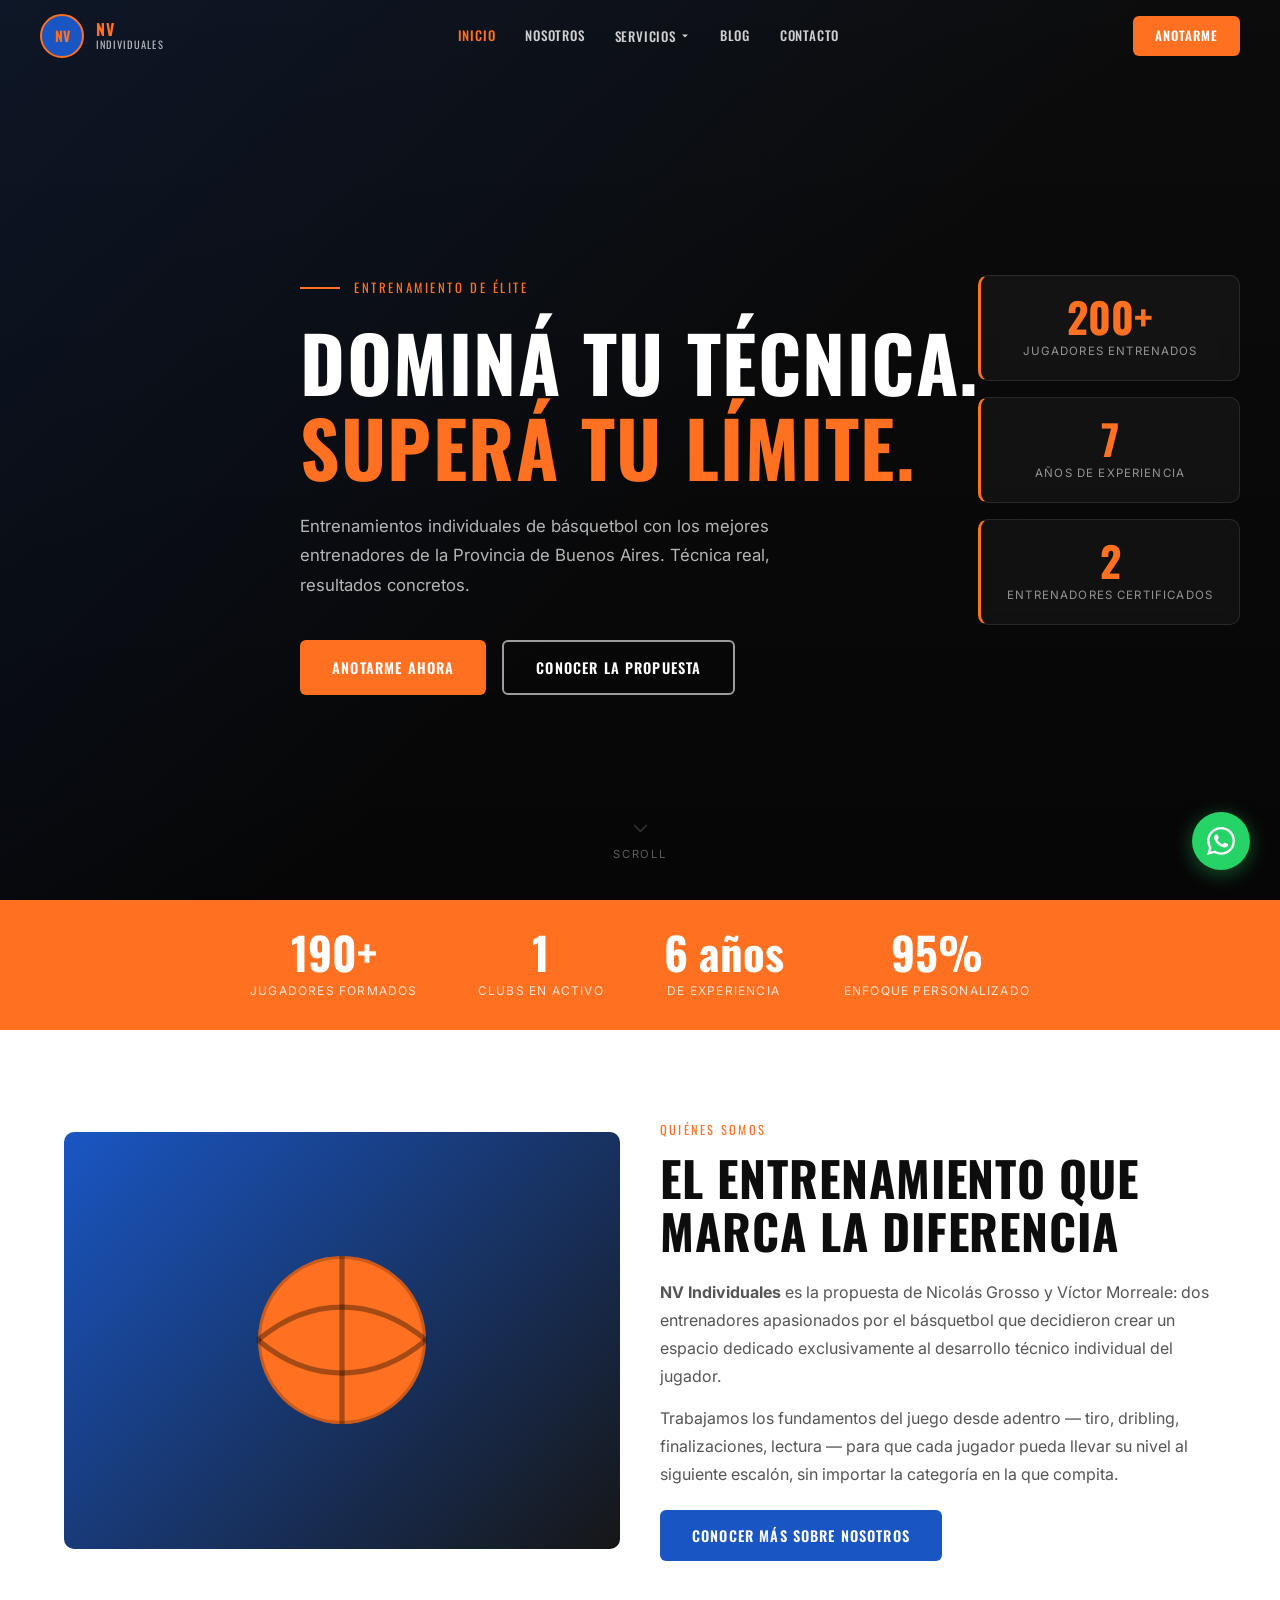
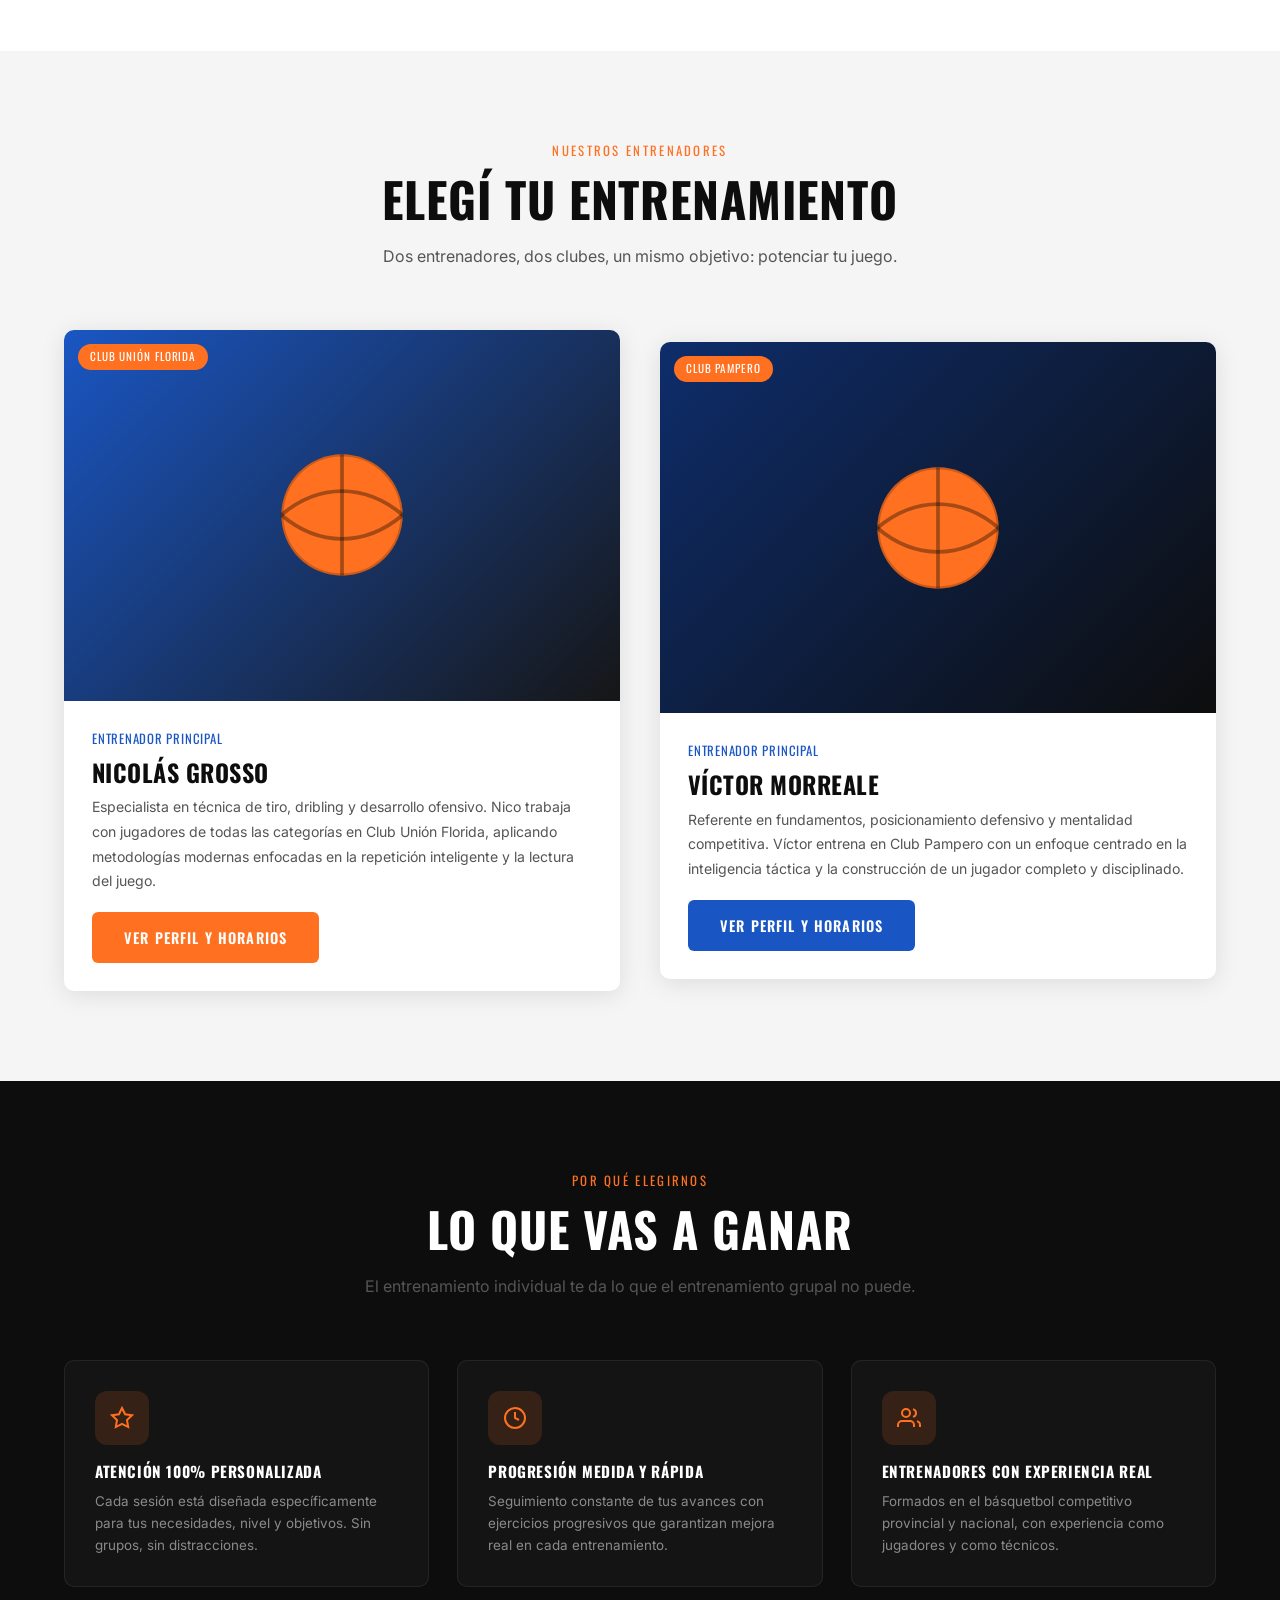
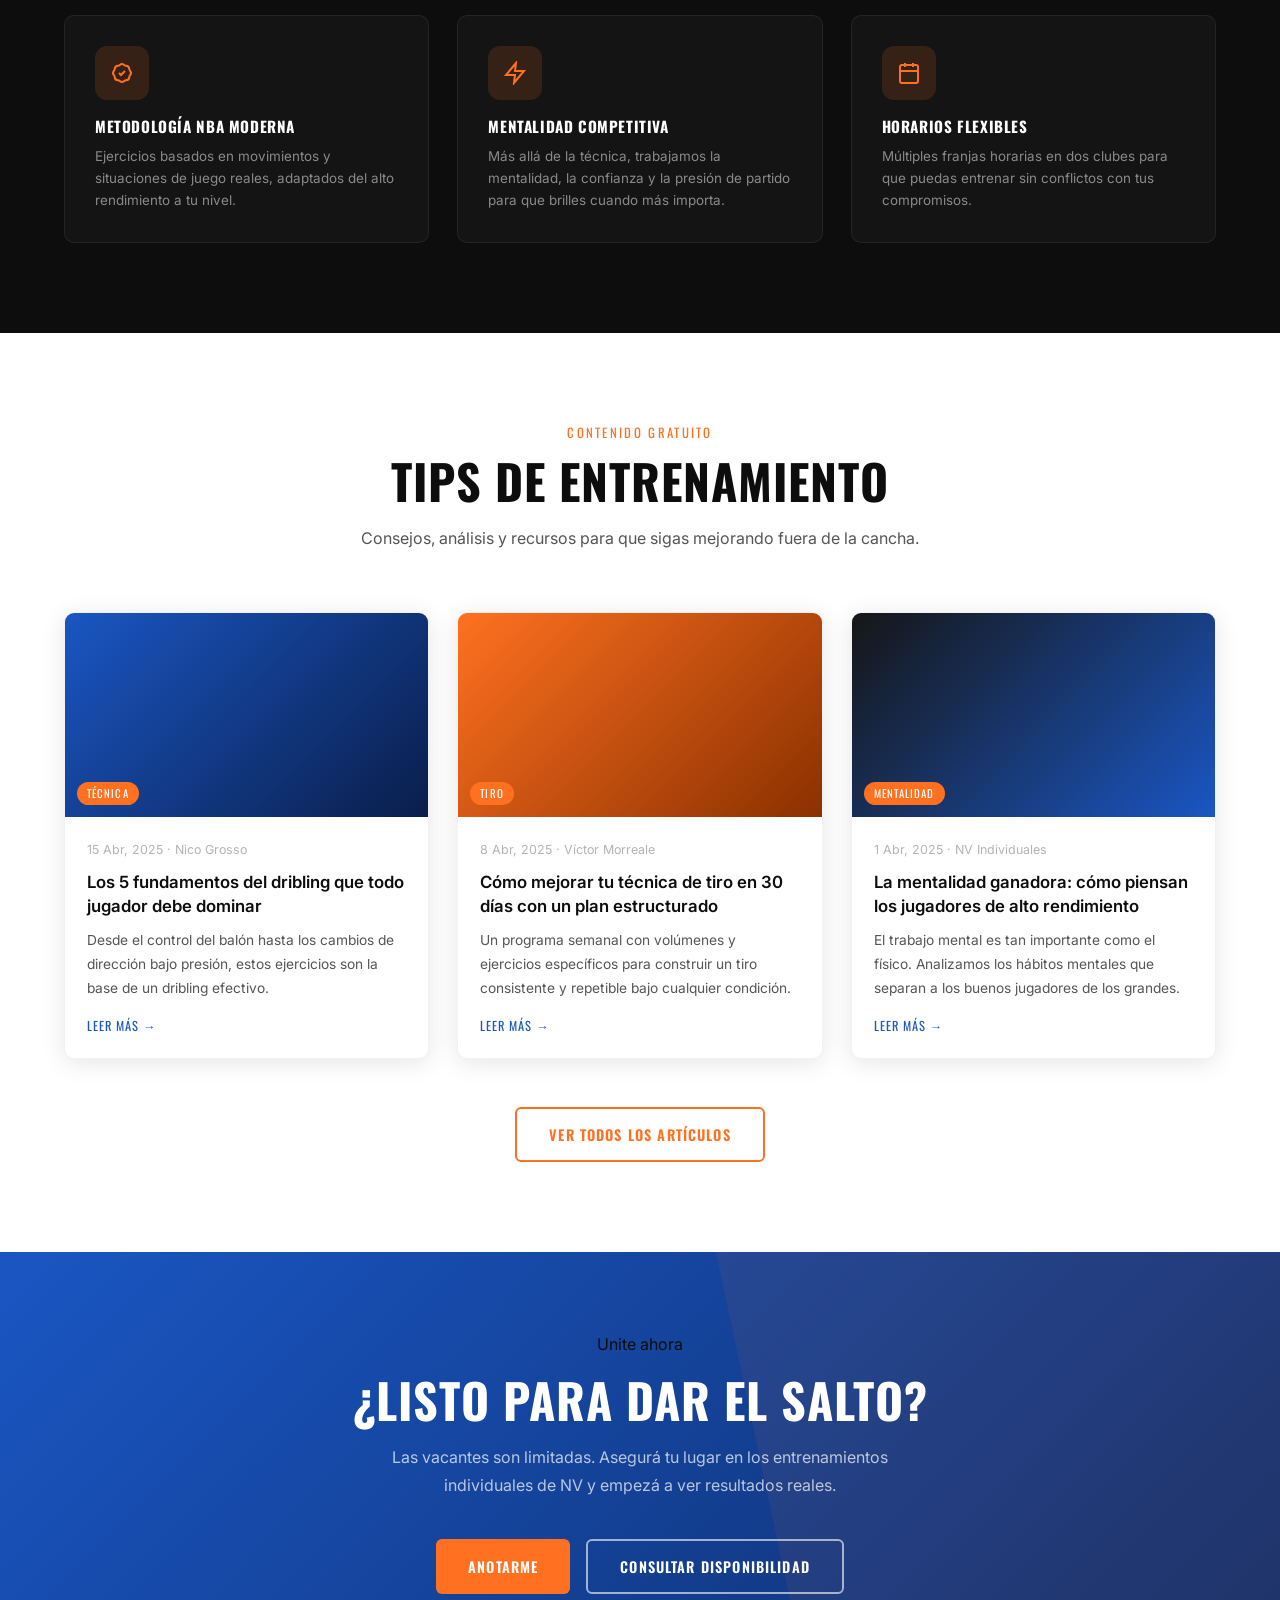
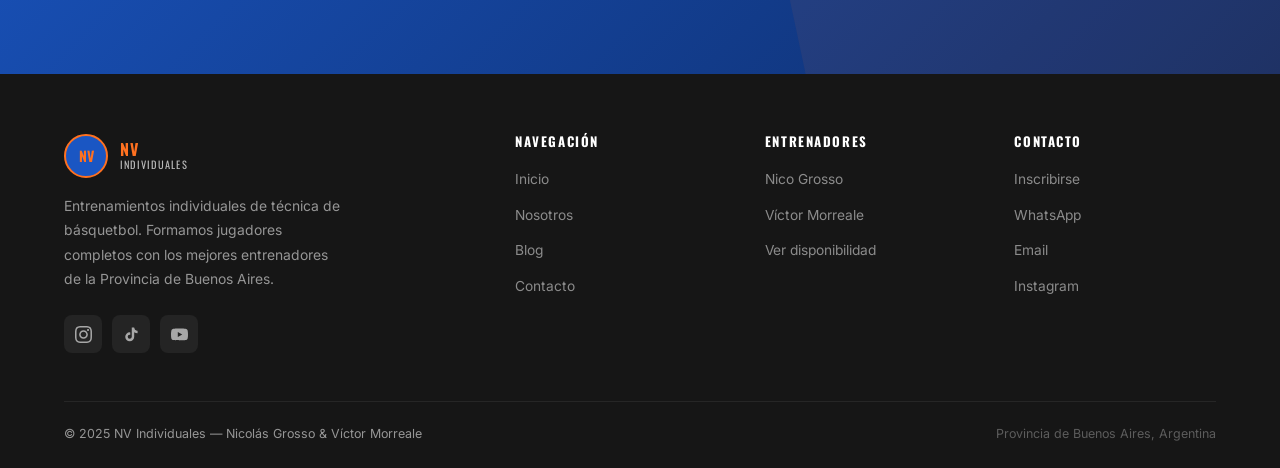
==== index.html @ 5bb2f0b4 "Primer vistazo web" ====
<!DOCTYPE html>
<html lang="es">
<head>
  <meta charset="UTF-8">
  <meta name="viewport" content="width=device-width, initial-scale=1.0">
  <meta name="description" content="NV Individuales – Entrenamientos individuales de técnica de básquetbol con Nicolás Grosso y Víctor Morreale. Mejorá tu juego con los mejores entrenadores de la Provincia de Buenos Aires.">
  <meta name="keywords" content="básquetbol, entrenamiento individual, técnica básquet, Nicolás Grosso, Víctor Morreale, Unión Florida, Club Pampero, Buenos Aires">
  <meta property="og:title" content="NV Individuales – Entrenamiento de Élite en Básquetbol">
  <meta property="og:description" content="Desarrollá tu técnica individual con los mejores entrenadores. Inscribite hoy.">
  <meta property="og:type" content="website">
  <title>NV Individuales – Entrenamiento de Técnica Individual de Básquetbol</title>
  <link rel="stylesheet" href="./css/style.css">
</head>
<body data-depth="0">

  <!-- NAV -->
  <div id="nav-inject"></div>

  <!-- HERO -->
  <section class="hero">
    <div class="hero-overlay"></div>
    <div class="court-inject" style="position:absolute;right:-60px;top:50%;transform:translateY(-50%);width:520px;height:520px;opacity:.05;z-index:2;pointer-events:none;"></div>

    <div class="container hero-inner">
      <p class="hero-tag">Entrenamiento de Élite</p>
      <h1>
        Dominá tu técnica.
        <em>Superá tu límite.</em>
      </h1>
      <p class="hero-sub">
        Entrenamientos individuales de básquetbol con los mejores entrenadores de la Provincia de Buenos Aires. Técnica real, resultados concretos.
      </p>
      <div class="hero-btns">
        <a href="./contacto.html" class="btn btn-orange">Anotarme ahora</a>
        <a href="./nosotros.html" class="btn btn-outline">Conocer la propuesta</a>
      </div>
    </div>

    <!-- Floating stats -->
    <div class="hero-aside">
      <div class="float-stat">
        <div class="n" data-count="200" data-suffix="+">200+</div>
        <div class="d">Jugadores entrenados</div>
      </div>
      <div class="float-stat">
        <div class="n" data-count="7" data-suffix="">7</div>
        <div class="d">Años de experiencia</div>
      </div>
      <div class="float-stat">
        <div class="n" data-count="2" data-suffix="">2</div>
        <div class="d">Entrenadores certificados</div>
      </div>
    </div>

    <div class="scroll-hint">
      <svg width="20" height="20" fill="none" stroke="currentColor" viewBox="0 0 24 24"><path stroke-linecap="round" stroke-linejoin="round" stroke-width="2" d="M19 9l-7 7-7-7"/></svg>
      scroll
    </div>
  </section>

  <!-- STATS BAND -->
  <section class="stats-band">
    <div class="container">
      <div class="sband-item">
        <div class="n" data-count="200" data-suffix="+">200+</div>
        <div class="l">Jugadores formados</div>
      </div>
      <div class="sband-item">
        <div class="n" data-count="2" data-suffix="">2</div>
        <div class="l">Clubs en activo</div>
      </div>
      <div class="sband-item">
        <div class="n" data-count="7" data-suffix=" años">7 años</div>
        <div class="l">De experiencia</div>
      </div>
      <div class="sband-item">
        <div class="n" data-count="100" data-suffix="%">100%</div>
        <div class="l">Enfoque personalizado</div>
      </div>
    </div>
  </section>

  <!-- ABOUT PREVIEW -->
  <section class="section about-preview" style="background:#fff;">
    <div class="container">
      <div class="g2">
        <div class="about-img fade-in">
          <div class="bb-inject" data-size="180px"></div>
        </div>
        <div class="about-content fade-up">
          <span class="label">Quiénes somos</span>
          <h2>El entrenamiento que marca la diferencia</h2>
          <p>
            <strong>NV Individuales</strong> es la propuesta de Nicolás Grosso y Víctor Morreale: dos entrenadores apasionados por el básquetbol que decidieron crear un espacio dedicado exclusivamente al desarrollo técnico individual del jugador.
          </p>
          <p>
            Trabajamos los fundamentos del juego desde adentro — tiro, dribling, finalizaciones, lectura — para que cada jugador pueda llevar su nivel al siguiente escalón, sin importar la categoría en la que compita.
          </p>
          <a href="./nosotros.html" class="btn btn-blue" style="margin-top:8px;">Conocer más sobre nosotros</a>
        </div>
      </div>
    </div>
  </section>

  <!-- SERVICES -->
  <section class="section" style="background:#F5F5F5;">
    <div class="container">
      <div class="section-header fade-up">
        <span class="label">Nuestros entrenadores</span>
        <h2>Elegí tu entrenamiento</h2>
        <p>Dos entrenadores, dos clubes, un mismo objetivo: potenciar tu juego.</p>
      </div>
      <div class="g2">
        <!-- Nico -->
        <div class="srv-card fade-up d1">
          <div class="srv-card-img">
            <span class="club-tag">Club Unión Florida</span>
            <div class="bb-inject" data-size="130px"></div>
          </div>
          <div class="srv-card-body">
            <span class="role">Entrenador principal</span>
            <h3>Nicolás Grosso</h3>
            <p>Especialista en técnica de tiro, dribling y desarrollo ofensivo. Nico trabaja con jugadores de todas las categorías en Club Unión Florida, aplicando metodologías modernas enfocadas en la repetición inteligente y la lectura del juego.</p>
            <a href="./servicios/nico-grosso.html" class="btn btn-orange">Ver perfil y horarios</a>
          </div>
        </div>
        <!-- Víctor -->
        <div class="srv-card fade-up d2">
          <div class="srv-card-img" style="background:linear-gradient(135deg,#0e2d6b 0%,#0D0D0D 100%);">
            <span class="club-tag">Club Pampero</span>
            <div class="bb-inject" data-size="130px"></div>
          </div>
          <div class="srv-card-body">
            <span class="role">Entrenador principal</span>
            <h3>Víctor Morreale</h3>
            <p>Referente en fundamentos, posicionamiento defensivo y mentalidad competitiva. Víctor entrena en Club Pampero con un enfoque centrado en la inteligencia táctica y la construcción de un jugador completo y disciplinado.</p>
            <a href="./servicios/victor-morreale.html" class="btn btn-blue">Ver perfil y horarios</a>
          </div>
        </div>
      </div>
    </div>
  </section>

  <!-- BENEFITS -->
  <section class="section benefits-bg">
    <div class="container">
      <div class="section-header fade-up">
        <span class="label">Por qué elegirnos</span>
        <h2 style="color:#fff;">Lo que vas a ganar</h2>
        <p>El entrenamiento individual te da lo que el entrenamiento grupal no puede.</p>
      </div>
      <div class="g3">
        <div class="ben-item fade-up d1">
          <div class="ben-icon">
            <svg width="24" height="24" fill="none" stroke="currentColor" stroke-width="2" viewBox="0 0 24 24"><path d="M12 2l3.09 6.26L22 9.27l-5 4.87 1.18 6.88L12 17.77l-6.18 3.25L7 14.14 2 9.27l6.91-1.01L12 2z"/></svg>
          </div>
          <h4>Atención 100% personalizada</h4>
          <p>Cada sesión está diseñada específicamente para tus necesidades, nivel y objetivos. Sin grupos, sin distracciones.</p>
        </div>
        <div class="ben-item fade-up d2">
          <div class="ben-icon">
            <svg width="24" height="24" fill="none" stroke="currentColor" stroke-width="2" viewBox="0 0 24 24"><circle cx="12" cy="12" r="10"/><path d="M12 6v6l4 2"/></svg>
          </div>
          <h4>Progresión medida y rápida</h4>
          <p>Seguimiento constante de tus avances con ejercicios progresivos que garantizan mejora real en cada entrenamiento.</p>
        </div>
        <div class="ben-item fade-up d3">
          <div class="ben-icon">
            <svg width="24" height="24" fill="none" stroke="currentColor" stroke-width="2" viewBox="0 0 24 24"><path d="M17 21v-2a4 4 0 00-4-4H5a4 4 0 00-4 4v2"/><circle cx="9" cy="7" r="4"/><path d="M23 21v-2a4 4 0 00-3-3.87M16 3.13a4 4 0 010 7.75"/></svg>
          </div>
          <h4>Entrenadores con experiencia real</h4>
          <p>Formados en el básquetbol competitivo provincial y nacional, con experiencia como jugadores y como técnicos.</p>
        </div>
        <div class="ben-item fade-up d1">
          <div class="ben-icon">
            <svg width="24" height="24" fill="none" stroke="currentColor" stroke-width="2" viewBox="0 0 24 24"><path d="M9 12l2 2 4-4M7.835 4.697a3.42 3.42 0 001.946-.806 3.42 3.42 0 014.438 0 3.42 3.42 0 001.946.806 3.42 3.42 0 013.138 3.138 3.42 3.42 0 00.806 1.946 3.42 3.42 0 010 4.438 3.42 3.42 0 00-.806 1.946 3.42 3.42 0 01-3.138 3.138 3.42 3.42 0 00-1.946.806 3.42 3.42 0 01-4.438 0 3.42 3.42 0 00-1.946-.806 3.42 3.42 0 01-3.138-3.138 3.42 3.42 0 00-.806-1.946 3.42 3.42 0 010-4.438 3.42 3.42 0 00.806-1.946 3.42 3.42 0 013.138-3.138z"/></svg>
          </div>
          <h4>Metodología NBA moderna</h4>
          <p>Ejercicios basados en movimientos y situaciones de juego reales, adaptados del alto rendimiento a tu nivel.</p>
        </div>
        <div class="ben-item fade-up d2">
          <div class="ben-icon">
            <svg width="24" height="24" fill="none" stroke="currentColor" stroke-width="2" viewBox="0 0 24 24"><path d="M13 2L3 14h9l-1 8 10-12h-9l1-8z"/></svg>
          </div>
          <h4>Mentalidad competitiva</h4>
          <p>Más allá de la técnica, trabajamos la mentalidad, la confianza y la presión de partido para que brilles cuando más importa.</p>
        </div>
        <div class="ben-item fade-up d3">
          <div class="ben-icon">
            <svg width="24" height="24" fill="none" stroke="currentColor" stroke-width="2" viewBox="0 0 24 24"><rect x="3" y="4" width="18" height="18" rx="2" ry="2"/><line x1="16" y1="2" x2="16" y2="6"/><line x1="8" y1="2" x2="8" y2="6"/><line x1="3" y1="10" x2="21" y2="10"/></svg>
          </div>
          <h4>Horarios flexibles</h4>
          <p>Múltiples franjas horarias en dos clubes para que puedas entrenar sin conflictos con tus compromisos.</p>
        </div>
      </div>
    </div>
  </section>

  <!-- BLOG PREVIEW -->
  <section class="section" style="background:#fff;">
    <div class="container">
      <div class="section-header fade-up">
        <span class="label">Contenido gratuito</span>
        <h2>Tips de entrenamiento</h2>
        <p>Consejos, análisis y recursos para que sigas mejorando fuera de la cancha.</p>
      </div>
      <div class="g3">
        <div class="blog-card fade-up d1">
          <div class="blog-card-img" style="background:linear-gradient(135deg,#1A56C3 0%,#0a1e4a 100%);">
            <span class="cat">Técnica</span>
          </div>
          <div class="blog-card-body">
            <p class="meta">15 Abr, 2025 · Nico Grosso</p>
            <h4>Los 5 fundamentos del dribling que todo jugador debe dominar</h4>
            <p>Desde el control del balón hasta los cambios de dirección bajo presión, estos ejercicios son la base de un dribling efectivo.</p>
            <a href="./blog.html" class="more">Leer más →</a>
          </div>
        </div>
        <div class="blog-card fade-up d2">
          <div class="blog-card-img" style="background:linear-gradient(135deg,#FF7120 0%,#8a3000 100%);">
            <span class="cat">Tiro</span>
          </div>
          <div class="blog-card-body">
            <p class="meta">8 Abr, 2025 · Víctor Morreale</p>
            <h4>Cómo mejorar tu técnica de tiro en 30 días con un plan estructurado</h4>
            <p>Un programa semanal con volúmenes y ejercicios específicos para construir un tiro consistente y repetible bajo cualquier condición.</p>
            <a href="./blog.html" class="more">Leer más →</a>
          </div>
        </div>
        <div class="blog-card fade-up d3">
          <div class="blog-card-img" style="background:linear-gradient(135deg,#161616 0%,#1A56C3 100%);">
            <span class="cat">Mentalidad</span>
          </div>
          <div class="blog-card-body">
            <p class="meta">1 Abr, 2025 · NV Individuales</p>
            <h4>La mentalidad ganadora: cómo piensan los jugadores de alto rendimiento</h4>
            <p>El trabajo mental es tan importante como el físico. Analizamos los hábitos mentales que separan a los buenos jugadores de los grandes.</p>
            <a href="./blog.html" class="more">Leer más →</a>
          </div>
        </div>
      </div>
      <div style="text-align:center;margin-top:48px;">
        <a href="./blog.html" class="btn btn-outline-orange fade-up">Ver todos los artículos</a>
      </div>
    </div>
  </section>

  <!-- CTA FINAL -->
  <section class="cta-block">
    <div class="container">
      <span class="section-header label" style="display:block;margin-bottom:16px;">Unite ahora</span>
      <h2>¿Listo para dar el salto?</h2>
      <p>Las vacantes son limitadas. Asegurá tu lugar en los entrenamientos individuales de NV y empezá a ver resultados reales.</p>
      <div class="btns">
        <a href="./contacto.html" class="btn btn-orange">Anotarme</a>
        <a href="./contacto.html" class="btn btn-outline">Consultar disponibilidad</a>
      </div>
    </div>
  </section>

  <!-- FOOTER -->
  <div id="footer-inject"></div>

  <script src="./js/main.js"></script>
</body>
</html>
---- css/style.css ----
/* ============================================================
   NV INDIVIDUALES — Stylesheet
   Paleta: Azul #1A56C3 · Naranja #FF7120 · Negro #0D0D0D
   ============================================================ */

@import url('https://fonts.googleapis.com/css2?family=Oswald:wght@400;500;600;700&family=Inter:wght@300;400;500;600;700&display=swap');

/* ---- VARIABLES ---- */
:root {
  --blue:        #1A56C3;
  --blue-dark:   #1344A0;
  --orange:      #FF7120;
  --orange-dark: #E05C0A;
  --dark:        #0D0D0D;
  --dark-2:      #161616;
  --dark-3:      #1E1E1E;
  --light:       #F5F5F5;
  --gray:        #B8B1B1;
  --gray-d:      #555;
  --peach:       #F3BC93;
  --white:       #FFFFFF;

  --ff-h: 'Oswald', sans-serif;
  --ff-b: 'Inter', sans-serif;

  --nav-h:    72px;
  --max-w:    1200px;
  --py:       90px;
  --r:        10px;
  --r-btn:    6px;
  --ease:     all .3s cubic-bezier(.4,0,.2,1);
  --sh:       0 4px 24px rgba(0,0,0,.10);
  --sh-lg:    0 12px 48px rgba(0,0,0,.20);
}

/* ---- RESET ---- */
*, *::before, *::after { box-sizing: border-box; margin: 0; padding: 0; }
html  { scroll-behavior: smooth; font-size: 16px; }
body  { font-family: var(--ff-b); color: var(--dark); background: var(--white); line-height: 1.6; overflow-x: hidden; }
img   { max-width: 100%; display: block; }
a     { text-decoration: none; color: inherit; }
ul    { list-style: none; }
button { cursor: pointer; border: none; background: none; font-family: inherit; }
input, textarea, select { font-family: inherit; }

/* ---- TIPOGRAFÍA ---- */
h1,h2,h3,h4,h5 {
  font-family: var(--ff-h);
  font-weight: 700;
  line-height: 1.1;
  text-transform: uppercase;
  letter-spacing: .02em;
}
h1 { font-size: clamp(2.8rem, 6vw, 5rem); }
h2 { font-size: clamp(2rem, 4vw, 3rem); }
h3 { font-size: clamp(1.4rem, 2.5vw, 2rem); }
h4 { font-size: 1.1rem; }
p  { font-size: 1rem; line-height: 1.75; }

.tc-orange { color: var(--orange); }
.tc-blue   { color: var(--blue); }
.tc-white  { color: var(--white); }
.tc-gray   { color: var(--gray-d); }

/* ---- LAYOUT ---- */
.container {
  max-width: var(--max-w);
  margin: 0 auto;
  padding: 0 24px;
}
.section { padding: var(--py) 0; }

.section-header          { text-align: center; margin-bottom: 60px; }
.section-header .label   { font-family: var(--ff-h); font-size: .8rem; letter-spacing: .18em; text-transform: uppercase; color: var(--orange); display: block; margin-bottom: 12px; }
.section-header h2       { margin-bottom: 16px; }
.section-header p        { max-width: 560px; margin: 0 auto; color: var(--gray-d); }

.g2 { display: grid; grid-template-columns: repeat(2,1fr); gap: 40px; align-items: center; }
.g3 { display: grid; grid-template-columns: repeat(3,1fr); gap: 28px; }
.g4 { display: grid; grid-template-columns: repeat(4,1fr); gap: 24px; }

/* ---- BOTONES ---- */
.btn {
  display: inline-flex; align-items: center; gap: 8px;
  padding: 14px 32px;
  border-radius: var(--r-btn);
  font-family: var(--ff-h); font-size: .9rem; font-weight: 600;
  letter-spacing: .08em; text-transform: uppercase;
  transition: var(--ease);
}
.btn-orange { background: var(--orange); color: var(--white); }
.btn-orange:hover { background: var(--orange-dark); transform: translateY(-2px); box-shadow: 0 8px 24px rgba(255,113,32,.4); }

.btn-blue { background: var(--blue); color: var(--white); }
.btn-blue:hover { background: var(--blue-dark); transform: translateY(-2px); box-shadow: 0 8px 24px rgba(26,86,195,.4); }

.btn-outline { background: transparent; color: var(--white); border: 2px solid rgba(255,255,255,.6); }
.btn-outline:hover { background: var(--white); color: var(--dark); transform: translateY(-2px); }

.btn-outline-orange { background: transparent; color: var(--orange); border: 2px solid var(--orange); }
.btn-outline-orange:hover { background: var(--orange); color: var(--white); transform: translateY(-2px); }

.btn-dark { background: var(--dark); color: var(--white); }
.btn-dark:hover { background: #2a2a2a; transform: translateY(-2px); }

/* ---- NAVBAR ---- */
.navbar {
  position: fixed; top: 0; left: 0; right: 0;
  z-index: 1000; height: var(--nav-h);
  transition: var(--ease); padding: 0 24px;
}
.navbar.scrolled, .navbar.solid { background: rgba(13,13,13,.97); backdrop-filter: blur(10px); box-shadow: 0 4px 24px rgba(0,0,0,.35); }

.nav-container {
  max-width: var(--max-w); margin: 0 auto; height: 100%;
  display: flex; align-items: center; justify-content: space-between; gap: 32px;
}

/* Logo */
.nav-logo { display: flex; align-items: center; gap: 12px; flex-shrink: 0; }
.logo-circle {
  width: 44px; height: 44px;
  background: var(--blue); border-radius: 50%;
  border: 2px solid var(--orange);
  display: flex; align-items: center; justify-content: center;
  flex-shrink: 0;
}
.logo-circle span { font-family: var(--ff-h); font-size: 14px; font-weight: 700; color: var(--orange); }
.logo-label { display: flex; flex-direction: column; line-height: 1.1; }
.logo-label .nv    { font-family: var(--ff-h); font-size: 1rem; font-weight: 700; color: var(--orange); letter-spacing: .04em; }
.logo-label .ind   { font-family: var(--ff-h); font-size: .65rem; font-weight: 400; color: rgba(255,255,255,.7); letter-spacing: .12em; text-transform: uppercase; }

/* Links */
.nav-links { display: flex; align-items: center; gap: 2px; flex: 1; justify-content: center; }
.nav-links > li > a {
  font-family: var(--ff-h); font-size: .82rem; font-weight: 500;
  letter-spacing: .06em; text-transform: uppercase;
  color: rgba(255,255,255,.8); padding: 8px 14px;
  border-radius: 4px; transition: var(--ease);
}
.nav-links > li > a:hover, .nav-links > li > a.active { color: var(--orange); }

/* Dropdown */
.nav-links .has-drop { position: relative; }
.nav-links .has-drop > a { display: flex; align-items: center; gap: 4px; }
.drop-menu {
  position: absolute; top: calc(100% + 14px); left: 50%; transform: translateX(-50%);
  background: var(--dark-3); border: 1px solid rgba(255,255,255,.1);
  border-radius: var(--r); padding: 8px; min-width: 210px;
  display: none; flex-direction: column; gap: 2px;
  box-shadow: var(--sh-lg);
}
.has-drop.open .drop-menu { display: flex; }
.drop-menu a {
  font-family: var(--ff-h); font-size: .8rem; font-weight: 400;
  letter-spacing: .06em; text-transform: uppercase;
  color: rgba(255,255,255,.75); padding: 10px 16px;
  border-radius: 6px; transition: var(--ease);
}
.drop-menu a:hover { background: rgba(255,255,255,.06); color: var(--orange); }

.nav-cta { padding: 10px 22px; font-size: .8rem; flex-shrink: 0; }

/* Hamburger */
.hamburger { display: none; flex-direction: column; gap: 5px; padding: 8px; }
.hamburger span { display: block; width: 24px; height: 2px; background: var(--white); border-radius: 2px; transition: var(--ease); }
.hamburger.open span:nth-child(1) { transform: translateY(7px) rotate(45deg); }
.hamburger.open span:nth-child(2) { opacity: 0; }
.hamburger.open span:nth-child(3) { transform: translateY(-7px) rotate(-45deg); }

/* Mobile menu */
.mob-nav {
  display: none; position: fixed;
  top: var(--nav-h); left: 0; right: 0;
  background: var(--dark-2); padding: 20px 24px 28px;
  flex-direction: column; gap: 4px; z-index: 999;
  border-bottom: 2px solid var(--orange);
}
.mob-nav.open { display: flex; }
.mob-nav a {
  font-family: var(--ff-h); font-size: .95rem; font-weight: 500;
  letter-spacing: .06em; text-transform: uppercase;
  color: rgba(255,255,255,.85); padding: 12px 16px;
  border-radius: 6px; transition: var(--ease);
}
.mob-nav a:hover { background: rgba(255,255,255,.06); color: var(--orange); }
.mob-cta { margin-top: 12px; }
.mob-cta .btn { width: 100%; justify-content: center; }

/* ---- HERO (Home) ---- */
.hero {
  min-height: 100vh; background: var(--dark);
  position: relative; display: flex; align-items: center;
  overflow: hidden; padding-top: var(--nav-h);
}
.hero-overlay {
  position: absolute; inset: 0; z-index: 1;
  background: linear-gradient(135deg, rgba(26,86,195,.15) 0%, transparent 55%),
              linear-gradient(to bottom, rgba(0,0,0,.1) 0%, rgba(0,0,0,.55) 100%);
}
/* Court decoration */
.court-deco {
  position: absolute; right: -60px; top: 50%;
  transform: translateY(-50%);
  width: 560px; height: 560px;
  opacity: .05; z-index: 2; pointer-events: none;
}
/* Orange accent stripe */
.hero-stripe {
  position: absolute; left: 0; top: 0; bottom: 0;
  width: 5px; background: var(--orange); z-index: 3;
}

.hero-inner { position: relative; z-index: 3; padding: 80px 0; }

.hero-tag {
  font-family: var(--ff-h); font-size: .8rem;
  letter-spacing: .2em; text-transform: uppercase;
  color: var(--orange); margin-bottom: 20px;
  display: flex; align-items: center; gap: 14px;
}
.hero-tag::before { content: ''; width: 40px; height: 2px; background: var(--orange); }

.hero h1 { color: var(--white); margin-bottom: 24px; max-width: 680px; }
.hero h1 em { color: var(--orange); font-style: normal; display: block; }

.hero-sub {
  color: rgba(255,255,255,.7); max-width: 480px;
  font-size: 1.05rem; margin-bottom: 40px; line-height: 1.75;
}

.hero-btns { display: flex; gap: 16px; flex-wrap: wrap; }

/* Floating stats — right column */
.hero-aside {
  position: absolute; right: 40px; top: 50%;
  transform: translateY(-50%); z-index: 3;
  display: flex; flex-direction: column; gap: 16px;
}
.float-stat {
  background: rgba(255,255,255,.04);
  border: 1px solid rgba(255,255,255,.1);
  backdrop-filter: blur(8px);
  border-radius: var(--r); padding: 20px 26px; text-align: center;
  border-left: 3px solid var(--orange);
}
.float-stat .n { font-family: var(--ff-h); font-size: 2.6rem; font-weight: 700; color: var(--orange); line-height: 1; }
.float-stat .d { font-size: .72rem; color: rgba(255,255,255,.55); text-transform: uppercase; letter-spacing: .1em; margin-top: 4px; }

/* Scroll hint */
.scroll-hint {
  position: absolute; bottom: 36px; left: 50%;
  transform: translateX(-50%); z-index: 3;
  display: flex; flex-direction: column; align-items: center; gap: 8px;
  color: rgba(255,255,255,.35); font-size: .7rem;
  letter-spacing: .15em; text-transform: uppercase;
  animation: bob 2s infinite;
}
.scroll-hint svg { opacity: .5; }
@keyframes bob { 0%,100% { transform: translateX(-50%) translateY(0); } 50% { transform: translateX(-50%) translateY(8px); } }

/* ---- STATS BAND ---- */
.stats-band { background: var(--orange); padding: 30px 0; }
.stats-band .container { display: flex; justify-content: center; gap: 60px; flex-wrap: wrap; }
.sband-item { text-align: center; }
.sband-item .n { font-family: var(--ff-h); font-size: 2.8rem; font-weight: 700; color: var(--white); line-height: 1; }
.sband-item .l { font-size: .75rem; color: rgba(255,255,255,.8); text-transform: uppercase; letter-spacing: .1em; margin-top: 6px; }

/* ---- PAGE HERO (inner) ---- */
.page-hero {
  background: var(--dark); padding: 130px 0 72px;
  position: relative; overflow: hidden;
}
.page-hero::after {
  content: ''; position: absolute; bottom: 0; left: 0; right: 0;
  height: 4px; background: linear-gradient(90deg, var(--blue), var(--orange));
}
.page-hero .label { font-family: var(--ff-h); font-size: .78rem; letter-spacing: .2em; text-transform: uppercase; color: var(--orange); margin-bottom: 12px; display: block; }
.page-hero h1 { color: var(--white); margin-bottom: 16px; }
.page-hero p  { color: rgba(255,255,255,.65); max-width: 560px; font-size: 1.05rem; }
.breadcrumb { display: flex; align-items: center; gap: 8px; margin-top: 20px; font-size: .83rem; color: rgba(255,255,255,.4); }
.breadcrumb a { color: rgba(255,255,255,.4); transition: var(--ease); }
.breadcrumb a:hover { color: var(--orange); }
.breadcrumb span { color: var(--orange); }

/* ---- ABOUT PREVIEW ---- */
.about-img {
  border-radius: var(--r); overflow: hidden;
  aspect-ratio: 4/3;
  background: linear-gradient(135deg, var(--blue) 0%, var(--dark-2) 100%);
  display: flex; align-items: center; justify-content: center;
  position: relative;
}
.about-img .bb-big { opacity: .2; }
.about-content .label { font-family: var(--ff-h); font-size: .78rem; letter-spacing: .18em; text-transform: uppercase; color: var(--orange); display: block; margin-bottom: 12px; }
.about-content h2 { margin-bottom: 20px; }
.about-content p { color: var(--gray-d); margin-bottom: 14px; }

/* ---- SERVICE CARDS ---- */
.srv-card {
  background: var(--white); border-radius: var(--r);
  overflow: hidden; box-shadow: var(--sh);
  transition: var(--ease); display: flex; flex-direction: column;
}
.srv-card:hover { transform: translateY(-8px); box-shadow: var(--sh-lg); }

.srv-card-img {
  aspect-ratio: 3/2;
  background: linear-gradient(135deg, var(--blue) 0%, var(--dark-2) 100%);
  display: flex; align-items: center; justify-content: center;
  position: relative; overflow: hidden;
}
.srv-card-img .club-tag {
  position: absolute; top: 14px; left: 14px;
  background: var(--orange); color: var(--white);
  font-family: var(--ff-h); font-size: .7rem;
  letter-spacing: .08em; text-transform: uppercase;
  padding: 4px 12px; border-radius: 20px;
}
.srv-card-body { padding: 28px; display: flex; flex-direction: column; gap: 10px; flex: 1; }
.srv-card-body h3 { font-size: 1.5rem; }
.srv-card-body .role { font-size: .8rem; color: var(--blue); font-family: var(--ff-h); letter-spacing: .06em; text-transform: uppercase; }
.srv-card-body p { color: var(--gray-d); font-size: .88rem; flex: 1; }
.srv-card-body .btn { align-self: flex-start; margin-top: 8px; }

/* ---- BENEFITS ---- */
.benefits-bg { background: var(--dark); }
.ben-item {
  padding: 30px; background: rgba(255,255,255,.03);
  border: 1px solid rgba(255,255,255,.07);
  border-radius: var(--r); transition: var(--ease);
}
.ben-item:hover { background: rgba(255,113,32,.07); border-color: rgba(255,113,32,.25); transform: translateY(-4px); }
.ben-icon {
  width: 54px; height: 54px; background: rgba(255,113,32,.14);
  border-radius: 12px; display: flex; align-items: center;
  justify-content: center; margin-bottom: 18px; color: var(--orange);
}
.ben-item h4 { font-size: .95rem; color: var(--white); margin-bottom: 10px; text-transform: uppercase; letter-spacing: .04em; }
.ben-item p  { color: rgba(255,255,255,.5); font-size: .84rem; line-height: 1.65; }

/* ---- BLOG CARDS ---- */
.blog-card {
  background: var(--white); border-radius: var(--r);
  overflow: hidden; box-shadow: var(--sh);
  border: 1px solid rgba(0,0,0,.05);
  transition: var(--ease); display: flex; flex-direction: column;
}
.blog-card:hover { transform: translateY(-6px); box-shadow: var(--sh-lg); }
.blog-card-img {
  aspect-ratio: 16/9;
  display: flex; align-items: center; justify-content: center;
  position: relative; overflow: hidden;
}
.blog-card-img .cat {
  position: absolute; bottom: 12px; left: 12px;
  background: var(--orange); color: var(--white);
  font-family: var(--ff-h); font-size: .68rem;
  letter-spacing: .1em; text-transform: uppercase;
  padding: 3px 10px; border-radius: 20px;
}
.blog-card-body { padding: 22px; flex: 1; display: flex; flex-direction: column; }
.blog-card-body .meta { font-size: .78rem; color: var(--gray); margin-bottom: 10px; }
.blog-card-body h4 {
  font-size: 1.05rem; font-family: var(--ff-b); font-weight: 600;
  text-transform: none; letter-spacing: 0; line-height: 1.4;
  color: var(--dark); margin-bottom: 10px;
}
.blog-card-body p { color: var(--gray-d); font-size: .86rem; flex: 1; margin-bottom: 16px; }
.blog-card-body .more {
  font-family: var(--ff-h); font-size: .78rem; letter-spacing: .08em;
  text-transform: uppercase; color: var(--blue);
  display: flex; align-items: center; gap: 6px; transition: var(--ease);
  margin-top: auto;
}
.blog-card-body .more:hover { color: var(--orange); gap: 10px; }

/* ---- CTA SECTION ---- */
.cta-block {
  background: linear-gradient(135deg, var(--blue) 0%, #0e2d6b 100%);
  position: relative; overflow: hidden;
  padding: 80px 0; text-align: center;
}
.cta-block::before {
  content: ''; position: absolute; top: -60%; right: -10%;
  width: 50%; height: 220%; background: rgba(255,113,32,.07);
  transform: rotate(-12deg);
}
.cta-block .container { position: relative; z-index: 1; }
.cta-block h2 { color: var(--white); margin-bottom: 16px; }
.cta-block p  { color: rgba(255,255,255,.7); max-width: 500px; margin: 0 auto 40px; }
.cta-block .btns { display: flex; gap: 16px; justify-content: center; flex-wrap: wrap; }

/* ---- FOOTER ---- */
footer { background: var(--dark-2); padding: 60px 0 24px; color: rgba(255,255,255,.55); }
.footer-g {
  display: grid; grid-template-columns: 2fr 1fr 1fr 1fr;
  gap: 48px; margin-bottom: 48px;
}
.ft-brand p { font-size: .87rem; line-height: 1.75; margin: 16px 0 24px; max-width: 280px; }
.social-row { display: flex; gap: 10px; }
.soc-btn {
  width: 38px; height: 38px; background: rgba(255,255,255,.06);
  border-radius: 8px; display: flex; align-items: center;
  justify-content: center; transition: var(--ease); color: rgba(255,255,255,.6);
}
.soc-btn:hover { background: var(--orange); color: var(--white); transform: translateY(-3px); }

.ft-col h5 {
  font-family: var(--ff-h); font-size: .82rem;
  letter-spacing: .12em; text-transform: uppercase;
  color: var(--white); margin-bottom: 18px;
}
.ft-col ul { display: flex; flex-direction: column; gap: 10px; }
.ft-col ul a { font-size: .86rem; color: rgba(255,255,255,.5); transition: var(--ease); }
.ft-col ul a:hover { color: var(--orange); }

.footer-bottom {
  border-top: 1px solid rgba(255,255,255,.07); padding-top: 22px;
  display: flex; align-items: center; justify-content: space-between; font-size: .78rem;
}

/* ---- NOSOTROS ---- */
.mission-block { background: var(--light); }
.mission-block .label { font-family: var(--ff-h); font-size: .78rem; letter-spacing: .18em; text-transform: uppercase; color: var(--orange); display: block; margin-bottom: 12px; }
.mission-block h2 { margin-bottom: 20px; }
.mission-block p { color: var(--gray-d); margin-bottom: 14px; }
.mission-img {
  border-radius: var(--r); aspect-ratio: 1;
  background: linear-gradient(135deg, var(--orange) 0%, #a83500 100%);
  display: flex; align-items: center; justify-content: center;
  position: relative; overflow: hidden;
}

.coach-card {
  background: var(--white); border-radius: var(--r);
  overflow: hidden; box-shadow: var(--sh); transition: var(--ease);
}
.coach-card:hover { transform: translateY(-6px); box-shadow: var(--sh-lg); }
.coach-card-img {
  aspect-ratio: 1;
  background: linear-gradient(135deg, var(--blue) 20%, var(--dark) 100%);
  display: flex; align-items: center; justify-content: center;
  position: relative;
}
.coach-initial { font-family: var(--ff-h); font-size: 5rem; font-weight: 700; color: rgba(255,255,255,.18); }
.coach-card-body { padding: 30px; }
.coach-card-body .club { font-family: var(--ff-h); font-size: .78rem; letter-spacing: .12em; text-transform: uppercase; color: var(--orange); margin-bottom: 6px; display: block; }
.coach-card-body h3 { margin-bottom: 12px; }
.coach-card-body p { color: var(--gray-d); font-size: .88rem; margin-bottom: 18px; }
.tags { display: flex; flex-wrap: wrap; gap: 8px; margin-bottom: 22px; }
.tag {
  background: var(--light); color: var(--dark);
  font-family: var(--ff-h); font-size: .7rem;
  letter-spacing: .06em; text-transform: uppercase;
  padding: 4px 12px; border-radius: 20px;
}

.values-bg { background: var(--dark); }
.val-item { padding: 28px; text-align: center; }
.val-num { font-family: var(--ff-h); font-size: 3rem; font-weight: 700; color: var(--orange); opacity: .25; line-height: 1; margin-bottom: 14px; }
.val-item h4 { font-size: .95rem; color: var(--white); margin-bottom: 10px; text-transform: uppercase; letter-spacing: .05em; }
.val-item p  { color: rgba(255,255,255,.45); font-size: .83rem; }

/* ---- PROFILE PAGE ---- */
.profile-hero {
  min-height: 100vh; background: var(--dark);
  display: flex; align-items: center;
  padding-top: var(--nav-h); position: relative; overflow: hidden;
}
.profile-hero-overlay {
  position: absolute; inset: 0;
  background: linear-gradient(135deg, rgba(26,86,195,.18) 0%, transparent 55%);
  z-index: 1;
}
.profile-hero-g {
  display: grid; grid-template-columns: 1fr 1fr;
  gap: 70px; align-items: center; position: relative; z-index: 2;
  padding: 60px 0;
}
.profile-img {
  aspect-ratio: 3/4; border-radius: var(--r);
  background: linear-gradient(150deg, var(--blue) 0%, var(--dark-2) 100%);
  display: flex; align-items: center; justify-content: center;
  position: relative; overflow: hidden;
}
.profile-img::after {
  content: ''; position: absolute; inset: 0;
  border: 3px solid rgba(255,113,32,.35); border-radius: var(--r);
}
.profile-big-init { font-family: var(--ff-h); font-size: 9rem; font-weight: 700; color: rgba(255,255,255,.1); }
.profile-badge {
  display: inline-flex; align-items: center; gap: 8px;
  background: var(--orange); color: var(--white);
  font-family: var(--ff-h); font-size: .75rem;
  letter-spacing: .1em; text-transform: uppercase;
  padding: 6px 16px; border-radius: 20px; margin-bottom: 18px;
}
.profile-content h1 { color: var(--white); margin-bottom: 8px; }
.profile-content .role { font-family: var(--ff-h); font-size: 1.1rem; color: var(--blue); text-transform: uppercase; letter-spacing: .08em; margin-bottom: 22px; }
.profile-content p { color: rgba(255,255,255,.7); font-size: .98rem; line-height: 1.8; margin-bottom: 30px; max-width: 460px; }
.profile-stats {
  display: flex; gap: 28px;
  padding: 24px 0;
  border-top: 1px solid rgba(255,255,255,.1);
  border-bottom: 1px solid rgba(255,255,255,.1);
  margin-bottom: 30px;
}
.ps-item .n { font-family: var(--ff-h); font-size: 2rem; font-weight: 700; color: var(--orange); line-height: 1; }
.ps-item .d { font-size: .72rem; color: rgba(255,255,255,.45); text-transform: uppercase; letter-spacing: .08em; margin-top: 4px; }

/* Specialties */
.spec-bg { background: var(--light); }
.spec-card {
  background: var(--white); border-radius: var(--r);
  padding: 28px 22px; text-align: center;
  box-shadow: var(--sh); transition: var(--ease);
  border-bottom: 3px solid transparent;
}
.spec-card:hover { transform: translateY(-6px); box-shadow: var(--sh-lg); border-bottom-color: var(--orange); }
.spec-icon {
  width: 64px; height: 64px;
  background: linear-gradient(135deg, var(--blue), rgba(26,86,195,.6));
  border-radius: 14px; display: flex; align-items: center;
  justify-content: center; margin: 0 auto 20px;
  color: var(--white); font-size: 1.5rem;
}
.spec-card h4 { font-size: .9rem; margin-bottom: 8px; text-transform: uppercase; letter-spacing: .04em; }
.spec-card p  { font-size: .82rem; color: var(--gray-d); line-height: 1.55; }

/* Schedule */
.sched-bg { background: var(--dark); }
.sched-wrap { overflow-x: auto; }
.sched-table { width: 100%; border-collapse: collapse; margin-top: 40px; }
.sched-table th {
  background: var(--blue); color: var(--white);
  font-family: var(--ff-h); font-size: .8rem;
  letter-spacing: .08em; text-transform: uppercase;
  padding: 14px 18px; text-align: left; white-space: nowrap;
}
.sched-table td {
  padding: 13px 18px; border-bottom: 1px solid rgba(255,255,255,.06);
  font-size: .88rem; color: rgba(255,255,255,.8);
}
.sched-table tr:hover td { background: rgba(255,255,255,.03); }
.lvl { display: inline-block; padding: 3px 10px; border-radius: 20px; font-family: var(--ff-h); font-size: .68rem; letter-spacing: .06em; text-transform: uppercase; }
.lvl.beg   { background: rgba(26,86,195,.2); color: #6ba4f8; }
.lvl.mid   { background: rgba(255,113,32,.2); color: var(--orange); }
.lvl.adv   { background: rgba(255,255,255,.1); color: rgba(255,255,255,.8); }
.lvl.all   { background: rgba(100,200,100,.15); color: #5cd65c; }

/* ---- BLOG PAGE ---- */
.featured-post {
  display: grid; grid-template-columns: 1fr 1fr;
  background: var(--white); border-radius: var(--r);
  overflow: hidden; box-shadow: var(--sh-lg);
}
.fp-img {
  min-height: 380px;
  background: linear-gradient(135deg, var(--blue) 0%, var(--dark) 100%);
  display: flex; align-items: center; justify-content: center;
  position: relative;
}
.fp-badge {
  position: absolute; top: 20px; left: 20px;
  background: var(--orange); color: var(--white);
  font-family: var(--ff-h); font-size: .72rem;
  letter-spacing: .1em; text-transform: uppercase;
  padding: 4px 14px; border-radius: 20px;
}
.fp-body { padding: 48px; display: flex; flex-direction: column; justify-content: center; }
.fp-body .cat { font-family: var(--ff-h); font-size: .75rem; letter-spacing: .14em; text-transform: uppercase; color: var(--orange); display: block; margin-bottom: 14px; }
.fp-body h2 { font-size: 1.9rem; text-transform: none; font-family: var(--ff-b); font-weight: 700; letter-spacing: 0; line-height: 1.3; margin-bottom: 14px; }
.fp-body p  { color: var(--gray-d); font-size: .9rem; margin-bottom: 28px; }

/* ---- CONTACT ---- */
.contact-bg { background: var(--light); }
.contact-grid { display: grid; grid-template-columns: 3fr 2fr; gap: 56px; align-items: start; }
.contact-form {
  background: var(--white); border-radius: var(--r);
  padding: 44px; box-shadow: var(--sh);
}
.contact-form h3 { margin-bottom: 6px; }
.contact-form > p { color: var(--gray-d); font-size: .88rem; margin-bottom: 30px; }
.form-row { display: grid; grid-template-columns: 1fr 1fr; gap: 18px; }
.form-group { margin-bottom: 18px; }
.form-group label {
  display: block; font-family: var(--ff-h); font-size: .74rem;
  letter-spacing: .1em; text-transform: uppercase;
  color: var(--dark); margin-bottom: 7px;
}
.form-group input,
.form-group textarea,
.form-group select {
  width: 100%; padding: 12px 16px;
  background: var(--light); border: 1px solid rgba(0,0,0,.1);
  border-radius: var(--r-btn); font-size: .88rem;
  color: var(--dark); transition: var(--ease); outline: none;
}
.form-group input:focus,
.form-group textarea:focus,
.form-group select:focus {
  border-color: var(--blue); background: var(--white);
  box-shadow: 0 0 0 3px rgba(26,86,195,.1);
}
.form-group textarea { resize: vertical; min-height: 110px; }

.contact-info { display: flex; flex-direction: column; gap: 28px; }
.contact-info h3 { margin-bottom: 4px; }
.info-item { display: flex; gap: 16px; align-items: flex-start; }
.info-icon {
  width: 46px; height: 46px; background: var(--blue);
  border-radius: 10px; display: flex; align-items: center;
  justify-content: center; color: var(--white); flex-shrink: 0;
}
.info-item h5 {
  font-family: var(--ff-h); font-size: .82rem;
  letter-spacing: .08em; text-transform: uppercase;
  color: var(--dark); margin-bottom: 3px;
}
.info-item p, .info-item a { font-size: .88rem; color: var(--gray-d); }
.info-item a:hover { color: var(--orange); }

.wa-btn {
  display: inline-flex; align-items: center; gap: 12px;
  background: #25D366; color: var(--white);
  font-family: var(--ff-h); font-size: .88rem;
  letter-spacing: .06em; text-transform: uppercase;
  padding: 14px 24px; border-radius: var(--r-btn);
  transition: var(--ease); margin-top: 4px;
}
.wa-btn:hover { background: #1da851; transform: translateY(-2px); box-shadow: 0 6px 20px rgba(37,211,102,.35); }

/* ---- WHATSAPP FLOAT ---- */
.wa-float {
  position: fixed; bottom: 30px; right: 30px; z-index: 900;
  width: 58px; height: 58px; background: #25D366;
  border-radius: 50%; display: flex; align-items: center;
  justify-content: center; color: var(--white);
  box-shadow: 0 4px 20px rgba(37,211,102,.4);
  transition: var(--ease); animation: wa-pulse 2.5s infinite;
}
.wa-float:hover { transform: scale(1.1); }
@keyframes wa-pulse {
  0%,100% { box-shadow: 0 4px 20px rgba(37,211,102,.4); }
  50% { box-shadow: 0 4px 30px rgba(37,211,102,.6), 0 0 0 10px rgba(37,211,102,.08); }
}

/* ---- SCROLL ANIMATIONS ---- */
.fade-up  { opacity: 0; transform: translateY(40px); transition: opacity .6s ease, transform .6s ease; }
.fade-in  { opacity: 0; transition: opacity .65s ease; }
.fade-up.vis, .fade-in.vis { opacity: 1; transform: none; }
.d1 { transition-delay: .1s; }
.d2 { transition-delay: .2s; }
.d3 { transition-delay: .3s; }
.d4 { transition-delay: .4s; }
.d5 { transition-delay: .5s; }

/* ---- RESPONSIVE ---- */
@media (max-width: 1024px) {
  :root { --py: 70px; }
  .footer-g { grid-template-columns: 1fr 1fr; }
  .g4 { grid-template-columns: repeat(2,1fr); }
  .profile-hero-g { gap: 40px; }
  .featured-post { grid-template-columns: 1fr; }
  .fp-img { min-height: 260px; }
}

@media (max-width: 768px) {
  :root { --py: 56px; --nav-h: 64px; }
  .nav-links, .nav-cta { display: none; }
  .hamburger { display: flex; }
  .g2, .g3, .g4, .contact-grid, .profile-hero-g { grid-template-columns: 1fr; }
  .hero-aside { display: none; }
  .stats-band .container { gap: 28px; }
  .footer-g { grid-template-columns: 1fr; gap: 28px; }
  .form-row { grid-template-columns: 1fr; }
  .contact-form { padding: 28px; }
  .fp-body { padding: 28px; }
  .footer-bottom { flex-direction: column; gap: 8px; text-align: center; }
}

@media (max-width: 480px) {
  .hero h1 { font-size: 2.4rem; }
  .hero-btns { flex-direction: column; }
  .hero-btns .btn { width: 100%; justify-content: center; }
  .cta-block .btns { flex-direction: column; align-items: center; }
}
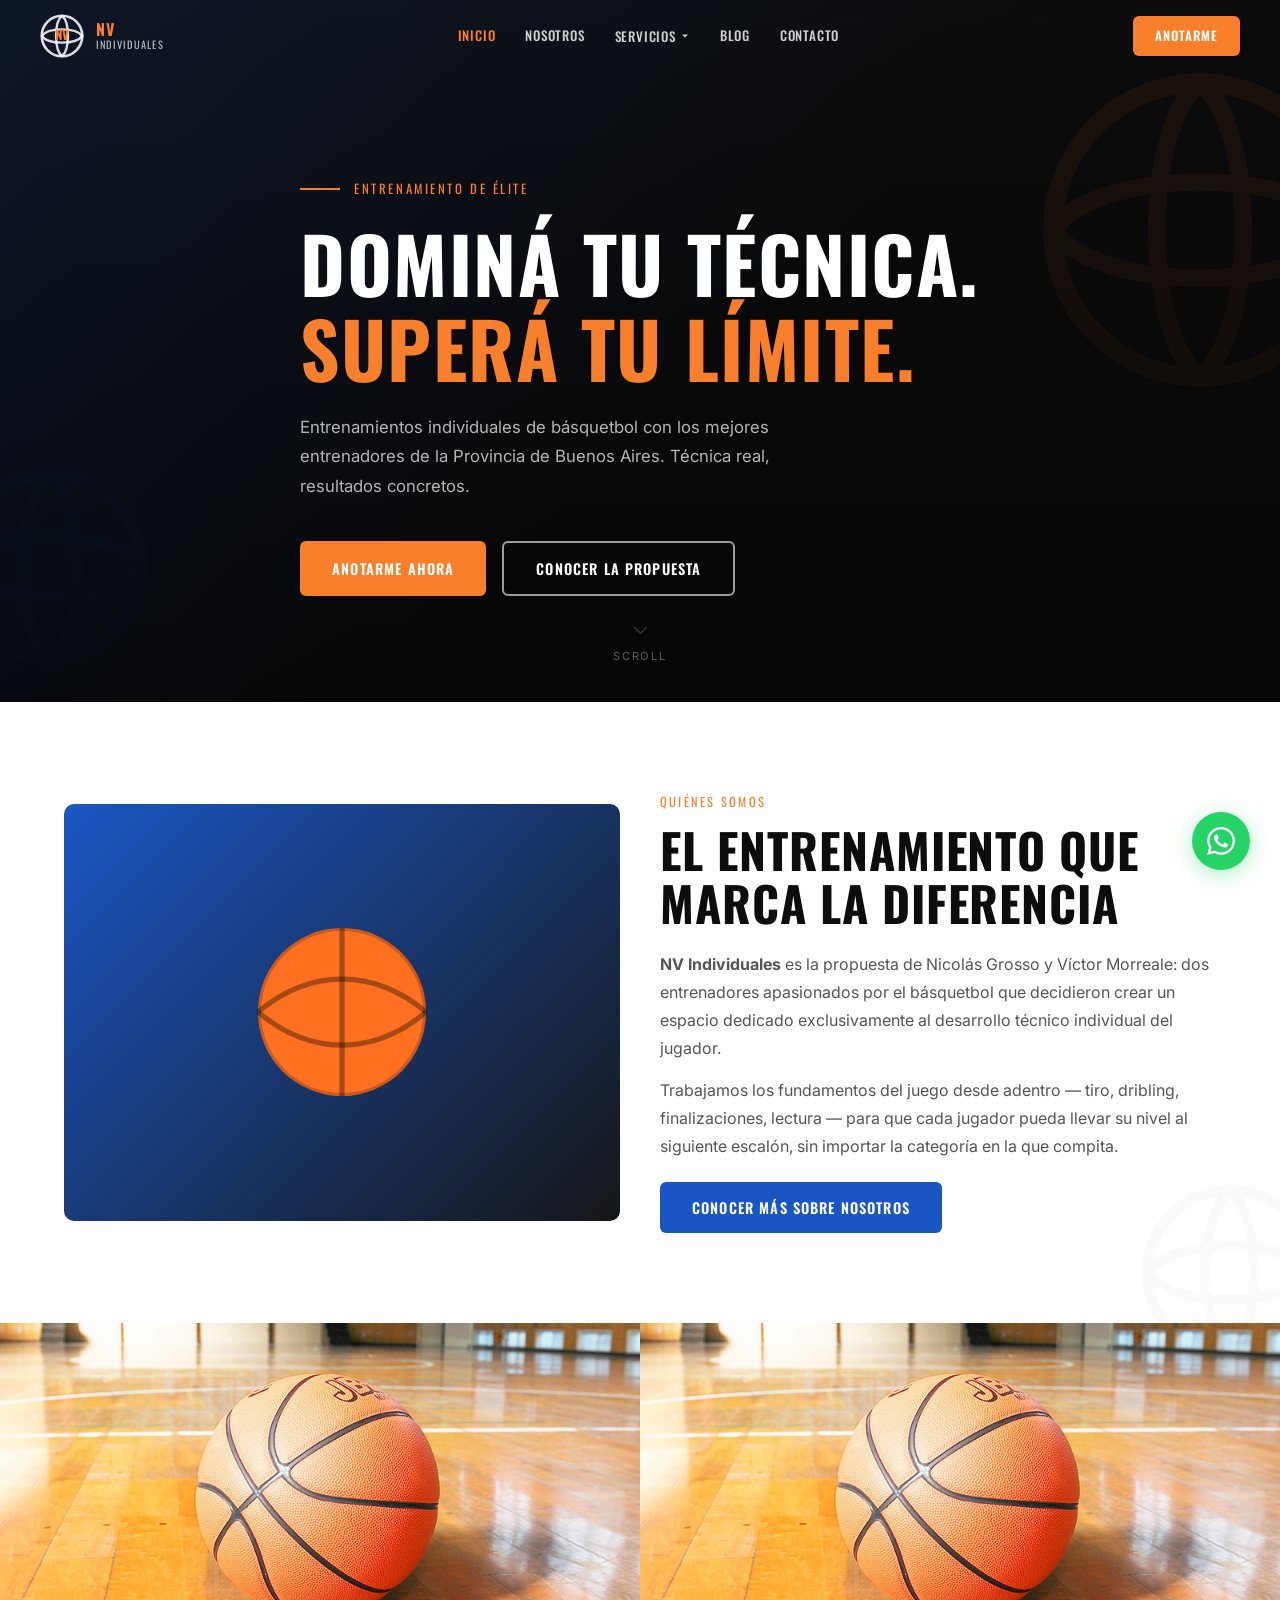
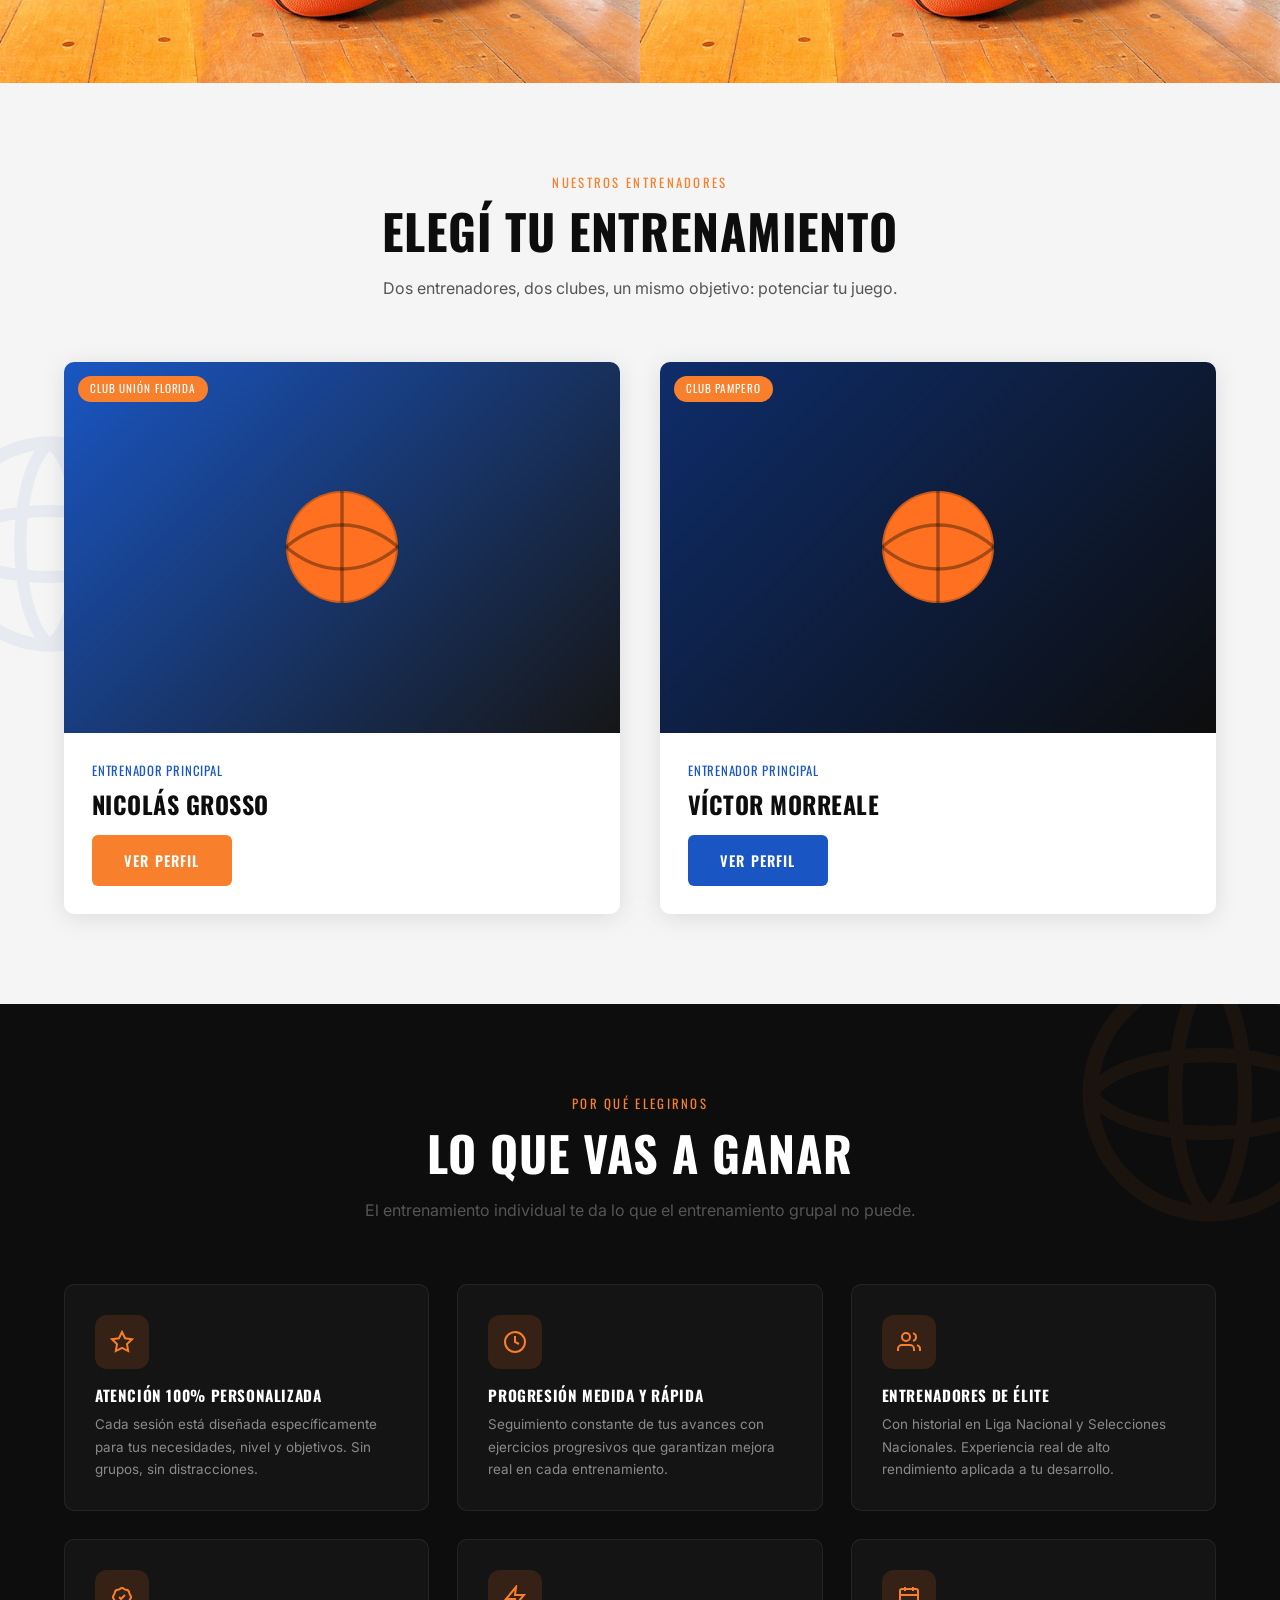
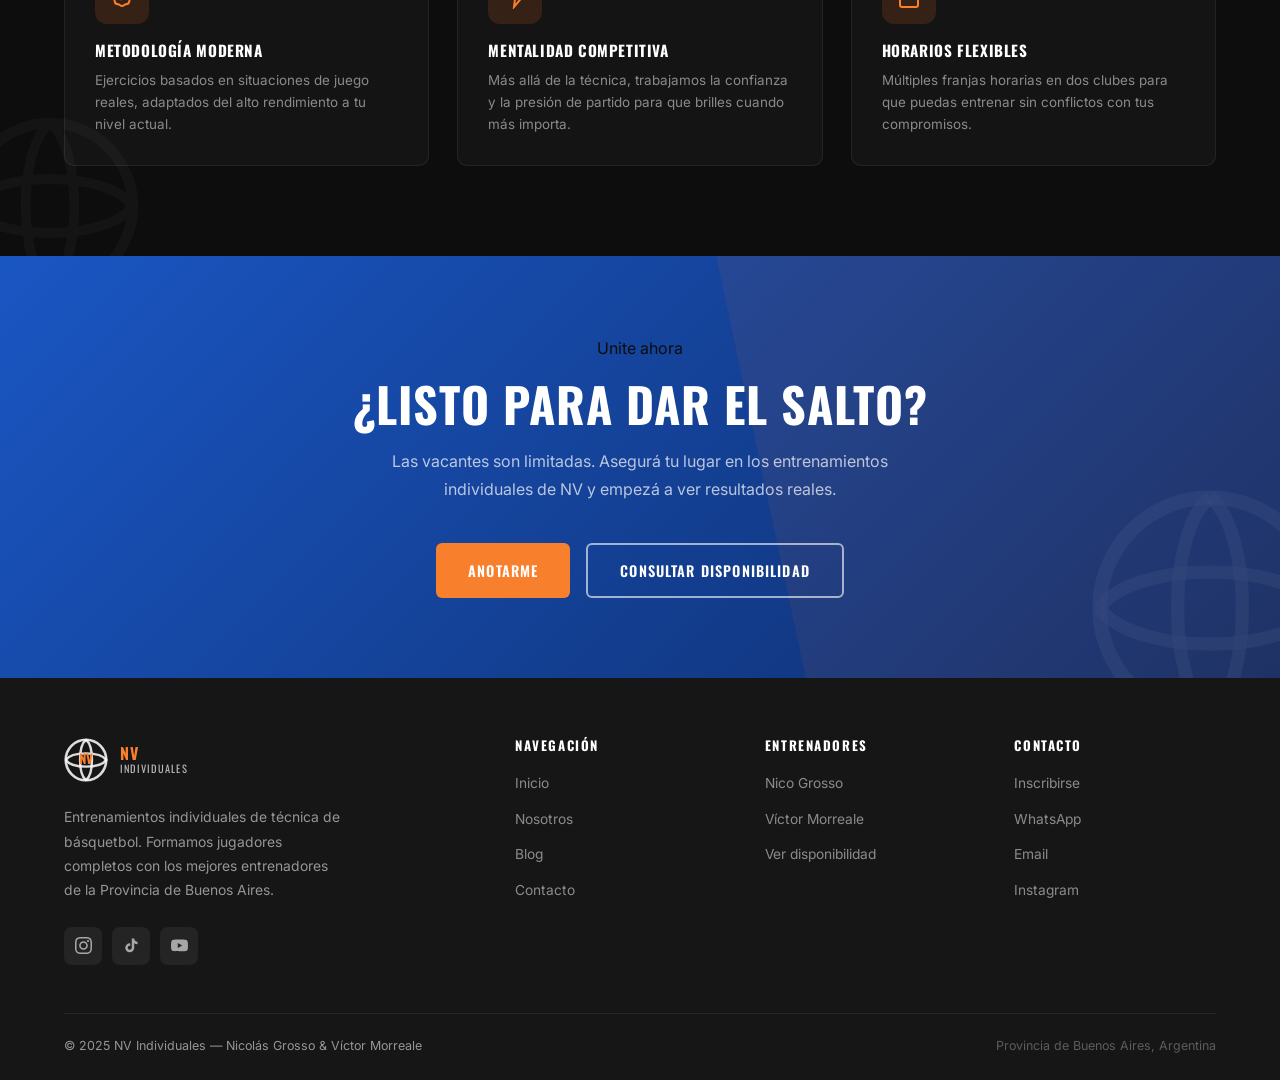
==== commit 71b33876: "Ajustes" ====
--- a/index.html
+++ b/index.html
@@ -4,22 +4,23 @@
   <meta charset="UTF-8">
   <meta name="viewport" content="width=device-width, initial-scale=1.0">
   <meta name="description" content="NV Individuales – Entrenamientos individuales de técnica de básquetbol con Nicolás Grosso y Víctor Morreale. Mejorá tu juego con los mejores entrenadores de la Provincia de Buenos Aires.">
-  <meta name="keywords" content="básquetbol, entrenamiento individual, técnica básquet, Nicolás Grosso, Víctor Morreale, Unión Florida, Club Pampero, Buenos Aires">
   <meta property="og:title" content="NV Individuales – Entrenamiento de Élite en Básquetbol">
-  <meta property="og:description" content="Desarrollá tu técnica individual con los mejores entrenadores. Inscribite hoy.">
   <meta property="og:type" content="website">
   <title>NV Individuales – Entrenamiento de Técnica Individual de Básquetbol</title>
   <link rel="stylesheet" href="./css/style.css">
 </head>
 <body data-depth="0">
 
-  <!-- NAV -->
   <div id="nav-inject"></div>
 
   <!-- HERO -->
   <section class="hero">
     <div class="hero-overlay"></div>
-    <div class="court-inject" style="position:absolute;right:-60px;top:50%;transform:translateY(-50%);width:520px;height:520px;opacity:.05;z-index:2;pointer-events:none;"></div>
+    <!-- Brand basketball decos -->
+    <div class="bb-deco-wrap" aria-hidden="true">
+      <svg class="bb-deco" style="right:-80px;top:10%;width:320px;height:320px;opacity:.07" viewBox="0 0 100 100" fill="none"><circle cx="50" cy="50" r="46" stroke="#f87f2c" stroke-width="6"/><path d="M4 50 C18 30 82 30 96 50 C82 70 18 70 4 50" stroke="#f87f2c" stroke-width="5.5" fill="none"/><path d="M50 4 C32 18 32 82 50 96" stroke="#f87f2c" stroke-width="5.5" fill="none"/><path d="M50 4 C68 18 68 82 50 96" stroke="#f87f2c" stroke-width="5.5" fill="none"/></svg>
+      <svg class="bb-deco" style="left:-50px;bottom:5%;width:200px;height:200px;opacity:.05" viewBox="0 0 100 100" fill="none"><circle cx="50" cy="50" r="46" stroke="#1a56c3" stroke-width="6"/><path d="M4 50 C18 30 82 30 96 50 C82 70 18 70 4 50" stroke="#1a56c3" stroke-width="5.5" fill="none"/><path d="M50 4 C32 18 32 82 50 96" stroke="#1a56c3" stroke-width="5.5" fill="none"/><path d="M50 4 C68 18 68 82 50 96" stroke="#1a56c3" stroke-width="5.5" fill="none"/></svg>
+    </div>
 
     <div class="container hero-inner">
       <p class="hero-tag">Entrenamiento de Élite</p>
@@ -36,53 +37,18 @@
       </div>
     </div>
 
-    <!-- Floating stats -->
-    <div class="hero-aside">
-      <div class="float-stat">
-        <div class="n" data-count="200" data-suffix="+">200+</div>
-        <div class="d">Jugadores entrenados</div>
-      </div>
-      <div class="float-stat">
-        <div class="n" data-count="7" data-suffix="">7</div>
-        <div class="d">Años de experiencia</div>
-      </div>
-      <div class="float-stat">
-        <div class="n" data-count="2" data-suffix="">2</div>
-        <div class="d">Entrenadores certificados</div>
-      </div>
-    </div>
-
     <div class="scroll-hint">
       <svg width="20" height="20" fill="none" stroke="currentColor" viewBox="0 0 24 24"><path stroke-linecap="round" stroke-linejoin="round" stroke-width="2" d="M19 9l-7 7-7-7"/></svg>
       scroll
     </div>
   </section>
 
-  <!-- STATS BAND -->
-  <section class="stats-band">
-    <div class="container">
-      <div class="sband-item">
-        <div class="n" data-count="200" data-suffix="+">200+</div>
-        <div class="l">Jugadores formados</div>
-      </div>
-      <div class="sband-item">
-        <div class="n" data-count="2" data-suffix="">2</div>
-        <div class="l">Clubs en activo</div>
-      </div>
-      <div class="sband-item">
-        <div class="n" data-count="7" data-suffix=" años">7 años</div>
-        <div class="l">De experiencia</div>
-      </div>
-      <div class="sband-item">
-        <div class="n" data-count="100" data-suffix="%">100%</div>
-        <div class="l">Enfoque personalizado</div>
-      </div>
+  <!-- ABOUT PREVIEW -->
+  <section class="section about-preview" style="background:#fff;position:relative;overflow:hidden;">
+    <div class="bb-deco-wrap" aria-hidden="true">
+      <svg class="bb-deco" style="right:-40px;bottom:-40px;width:180px;height:180px;opacity:.06" viewBox="0 0 100 100" fill="none"><circle cx="50" cy="50" r="46" stroke="#b6b1b1" stroke-width="6"/><path d="M4 50 C18 30 82 30 96 50 C82 70 18 70 4 50" stroke="#b6b1b1" stroke-width="5.5" fill="none"/><path d="M50 4 C32 18 32 82 50 96" stroke="#b6b1b1" stroke-width="5.5" fill="none"/><path d="M50 4 C68 18 68 82 50 96" stroke="#b6b1b1" stroke-width="5.5" fill="none"/></svg>
     </div>
-  </section>
-
-  <!-- ABOUT PREVIEW -->
-  <section class="section about-preview" style="background:#fff;">
-    <div class="container">
+    <div class="container" style="position:relative;z-index:1;">
       <div class="g2">
         <div class="about-img fade-in">
           <div class="bb-inject" data-size="180px"></div>
@@ -102,9 +68,22 @@
     </div>
   </section>
 
+  <!-- PHOTO STRIP -->
+  <div class="photo-strip">
+    <div class="photo-strip-item">
+      <img src="./assets/img/foto-home-1.jpg" alt="Entrenamiento NV Individuales" onerror="this.style.display='none'">
+    </div>
+    <div class="photo-strip-item" style="background:linear-gradient(135deg,#0e2d6b 0%,#0D0D0D 100%);">
+      <img src="./assets/img/foto-home-2.jpg" alt="Entrenamiento NV Individuales" onerror="this.style.display='none'">
+    </div>
+  </div>
+
   <!-- SERVICES -->
-  <section class="section" style="background:#F5F5F5;">
-    <div class="container">
+  <section class="section" style="background:#F5F5F5;position:relative;overflow:hidden;">
+    <div class="bb-deco-wrap" aria-hidden="true">
+      <svg class="bb-deco" style="left:-60px;top:50%;transform:translateY(-50%);width:220px;height:220px;opacity:.06" viewBox="0 0 100 100" fill="none"><circle cx="50" cy="50" r="46" stroke="#1a56c3" stroke-width="6"/><path d="M4 50 C18 30 82 30 96 50 C82 70 18 70 4 50" stroke="#1a56c3" stroke-width="5.5" fill="none"/><path d="M50 4 C32 18 32 82 50 96" stroke="#1a56c3" stroke-width="5.5" fill="none"/><path d="M50 4 C68 18 68 82 50 96" stroke="#1a56c3" stroke-width="5.5" fill="none"/></svg>
+    </div>
+    <div class="container" style="position:relative;z-index:1;">
       <div class="section-header fade-up">
         <span class="label">Nuestros entrenadores</span>
         <h2>Elegí tu entrenamiento</h2>
@@ -115,26 +94,24 @@
         <div class="srv-card fade-up d1">
           <div class="srv-card-img">
             <span class="club-tag">Club Unión Florida</span>
-            <div class="bb-inject" data-size="130px"></div>
+            <div class="bb-inject" data-size="120px"></div>
           </div>
           <div class="srv-card-body">
             <span class="role">Entrenador principal</span>
             <h3>Nicolás Grosso</h3>
-            <p>Especialista en técnica de tiro, dribling y desarrollo ofensivo. Nico trabaja con jugadores de todas las categorías en Club Unión Florida, aplicando metodologías modernas enfocadas en la repetición inteligente y la lectura del juego.</p>
-            <a href="./servicios/nico-grosso.html" class="btn btn-orange">Ver perfil y horarios</a>
+            <a href="./servicios/nico-grosso.html" class="btn btn-orange">Ver perfil</a>
           </div>
         </div>
         <!-- Víctor -->
         <div class="srv-card fade-up d2">
           <div class="srv-card-img" style="background:linear-gradient(135deg,#0e2d6b 0%,#0D0D0D 100%);">
             <span class="club-tag">Club Pampero</span>
-            <div class="bb-inject" data-size="130px"></div>
+            <div class="bb-inject" data-size="120px"></div>
           </div>
           <div class="srv-card-body">
             <span class="role">Entrenador principal</span>
             <h3>Víctor Morreale</h3>
-            <p>Referente en fundamentos, posicionamiento defensivo y mentalidad competitiva. Víctor entrena en Club Pampero con un enfoque centrado en la inteligencia táctica y la construcción de un jugador completo y disciplinado.</p>
-            <a href="./servicios/victor-morreale.html" class="btn btn-blue">Ver perfil y horarios</a>
+            <a href="./servicios/victor-morreale.html" class="btn btn-blue">Ver perfil</a>
           </div>
         </div>
       </div>
@@ -142,8 +119,12 @@
   </section>
 
   <!-- BENEFITS -->
-  <section class="section benefits-bg">
-    <div class="container">
+  <section class="section benefits-bg" style="position:relative;">
+    <div class="bb-deco-wrap" aria-hidden="true">
+      <svg class="bb-deco" style="right:-60px;top:-40px;width:260px;height:260px;opacity:.06" viewBox="0 0 100 100" fill="none"><circle cx="50" cy="50" r="46" stroke="#f87f2c" stroke-width="6"/><path d="M4 50 C18 30 82 30 96 50 C82 70 18 70 4 50" stroke="#f87f2c" stroke-width="5.5" fill="none"/><path d="M50 4 C32 18 32 82 50 96" stroke="#f87f2c" stroke-width="5.5" fill="none"/><path d="M50 4 C68 18 68 82 50 96" stroke="#f87f2c" stroke-width="5.5" fill="none"/></svg>
+      <svg class="bb-deco" style="left:-40px;bottom:-40px;width:180px;height:180px;opacity:.04" viewBox="0 0 100 100" fill="none"><circle cx="50" cy="50" r="46" stroke="#b6b1b1" stroke-width="6"/><path d="M4 50 C18 30 82 30 96 50 C82 70 18 70 4 50" stroke="#b6b1b1" stroke-width="5.5" fill="none"/><path d="M50 4 C32 18 32 82 50 96" stroke="#b6b1b1" stroke-width="5.5" fill="none"/><path d="M50 4 C68 18 68 82 50 96" stroke="#b6b1b1" stroke-width="5.5" fill="none"/></svg>
+    </div>
+    <div class="container" style="position:relative;z-index:1;">
       <div class="section-header fade-up">
         <span class="label">Por qué elegirnos</span>
         <h2 style="color:#fff;">Lo que vas a ganar</h2>
@@ -151,44 +132,32 @@
       </div>
       <div class="g3">
         <div class="ben-item fade-up d1">
-          <div class="ben-icon">
-            <svg width="24" height="24" fill="none" stroke="currentColor" stroke-width="2" viewBox="0 0 24 24"><path d="M12 2l3.09 6.26L22 9.27l-5 4.87 1.18 6.88L12 17.77l-6.18 3.25L7 14.14 2 9.27l6.91-1.01L12 2z"/></svg>
-          </div>
+          <div class="ben-icon"><svg width="24" height="24" fill="none" stroke="currentColor" stroke-width="2" viewBox="0 0 24 24"><path d="M12 2l3.09 6.26L22 9.27l-5 4.87 1.18 6.88L12 17.77l-6.18 3.25L7 14.14 2 9.27l6.91-1.01L12 2z"/></svg></div>
           <h4>Atención 100% personalizada</h4>
           <p>Cada sesión está diseñada específicamente para tus necesidades, nivel y objetivos. Sin grupos, sin distracciones.</p>
         </div>
         <div class="ben-item fade-up d2">
-          <div class="ben-icon">
-            <svg width="24" height="24" fill="none" stroke="currentColor" stroke-width="2" viewBox="0 0 24 24"><circle cx="12" cy="12" r="10"/><path d="M12 6v6l4 2"/></svg>
-          </div>
+          <div class="ben-icon"><svg width="24" height="24" fill="none" stroke="currentColor" stroke-width="2" viewBox="0 0 24 24"><circle cx="12" cy="12" r="10"/><path d="M12 6v6l4 2"/></svg></div>
           <h4>Progresión medida y rápida</h4>
           <p>Seguimiento constante de tus avances con ejercicios progresivos que garantizan mejora real en cada entrenamiento.</p>
         </div>
         <div class="ben-item fade-up d3">
-          <div class="ben-icon">
-            <svg width="24" height="24" fill="none" stroke="currentColor" stroke-width="2" viewBox="0 0 24 24"><path d="M17 21v-2a4 4 0 00-4-4H5a4 4 0 00-4 4v2"/><circle cx="9" cy="7" r="4"/><path d="M23 21v-2a4 4 0 00-3-3.87M16 3.13a4 4 0 010 7.75"/></svg>
-          </div>
-          <h4>Entrenadores con experiencia real</h4>
-          <p>Formados en el básquetbol competitivo provincial y nacional, con experiencia como jugadores y como técnicos.</p>
+          <div class="ben-icon"><svg width="24" height="24" fill="none" stroke="currentColor" stroke-width="2" viewBox="0 0 24 24"><path d="M17 21v-2a4 4 0 00-4-4H5a4 4 0 00-4 4v2"/><circle cx="9" cy="7" r="4"/><path d="M23 21v-2a4 4 0 00-3-3.87M16 3.13a4 4 0 010 7.75"/></svg></div>
+          <h4>Entrenadores de élite</h4>
+          <p>Con historial en Liga Nacional y Selecciones Nacionales. Experiencia real de alto rendimiento aplicada a tu desarrollo.</p>
         </div>
         <div class="ben-item fade-up d1">
-          <div class="ben-icon">
-            <svg width="24" height="24" fill="none" stroke="currentColor" stroke-width="2" viewBox="0 0 24 24"><path d="M9 12l2 2 4-4M7.835 4.697a3.42 3.42 0 001.946-.806 3.42 3.42 0 014.438 0 3.42 3.42 0 001.946.806 3.42 3.42 0 013.138 3.138 3.42 3.42 0 00.806 1.946 3.42 3.42 0 010 4.438 3.42 3.42 0 00-.806 1.946 3.42 3.42 0 01-3.138 3.138 3.42 3.42 0 00-1.946.806 3.42 3.42 0 01-4.438 0 3.42 3.42 0 00-1.946-.806 3.42 3.42 0 01-3.138-3.138 3.42 3.42 0 00-.806-1.946 3.42 3.42 0 010-4.438 3.42 3.42 0 00.806-1.946 3.42 3.42 0 013.138-3.138z"/></svg>
-          </div>
-          <h4>Metodología NBA moderna</h4>
-          <p>Ejercicios basados en movimientos y situaciones de juego reales, adaptados del alto rendimiento a tu nivel.</p>
+          <div class="ben-icon"><svg width="24" height="24" fill="none" stroke="currentColor" stroke-width="2" viewBox="0 0 24 24"><path d="M9 12l2 2 4-4M7.835 4.697a3.42 3.42 0 001.946-.806 3.42 3.42 0 014.438 0 3.42 3.42 0 001.946.806 3.42 3.42 0 013.138 3.138 3.42 3.42 0 00.806 1.946 3.42 3.42 0 010 4.438 3.42 3.42 0 00-.806 1.946 3.42 3.42 0 01-3.138 3.138 3.42 3.42 0 00-1.946.806 3.42 3.42 0 01-4.438 0 3.42 3.42 0 00-1.946-.806 3.42 3.42 0 01-3.138-3.138 3.42 3.42 0 00-.806-1.946 3.42 3.42 0 010-4.438 3.42 3.42 0 00.806-1.946 3.42 3.42 0 013.138-3.138z"/></svg></div>
+          <h4>Metodología moderna</h4>
+          <p>Ejercicios basados en situaciones de juego reales, adaptados del alto rendimiento a tu nivel actual.</p>
         </div>
         <div class="ben-item fade-up d2">
-          <div class="ben-icon">
-            <svg width="24" height="24" fill="none" stroke="currentColor" stroke-width="2" viewBox="0 0 24 24"><path d="M13 2L3 14h9l-1 8 10-12h-9l1-8z"/></svg>
-          </div>
+          <div class="ben-icon"><svg width="24" height="24" fill="none" stroke="currentColor" stroke-width="2" viewBox="0 0 24 24"><path d="M13 2L3 14h9l-1 8 10-12h-9l1-8z"/></svg></div>
           <h4>Mentalidad competitiva</h4>
-          <p>Más allá de la técnica, trabajamos la mentalidad, la confianza y la presión de partido para que brilles cuando más importa.</p>
+          <p>Más allá de la técnica, trabajamos la confianza y la presión de partido para que brilles cuando más importa.</p>
         </div>
         <div class="ben-item fade-up d3">
-          <div class="ben-icon">
-            <svg width="24" height="24" fill="none" stroke="currentColor" stroke-width="2" viewBox="0 0 24 24"><rect x="3" y="4" width="18" height="18" rx="2" ry="2"/><line x1="16" y1="2" x2="16" y2="6"/><line x1="8" y1="2" x2="8" y2="6"/><line x1="3" y1="10" x2="21" y2="10"/></svg>
-          </div>
+          <div class="ben-icon"><svg width="24" height="24" fill="none" stroke="currentColor" stroke-width="2" viewBox="0 0 24 24"><rect x="3" y="4" width="18" height="18" rx="2" ry="2"/><line x1="16" y1="2" x2="16" y2="6"/><line x1="8" y1="2" x2="8" y2="6"/><line x1="3" y1="10" x2="21" y2="10"/></svg></div>
           <h4>Horarios flexibles</h4>
           <p>Múltiples franjas horarias en dos clubes para que puedas entrenar sin conflictos con tus compromisos.</p>
         </div>
@@ -196,58 +165,12 @@
     </div>
   </section>
 
-  <!-- BLOG PREVIEW -->
-  <section class="section" style="background:#fff;">
-    <div class="container">
-      <div class="section-header fade-up">
-        <span class="label">Contenido gratuito</span>
-        <h2>Tips de entrenamiento</h2>
-        <p>Consejos, análisis y recursos para que sigas mejorando fuera de la cancha.</p>
-      </div>
-      <div class="g3">
-        <div class="blog-card fade-up d1">
-          <div class="blog-card-img" style="background:linear-gradient(135deg,#1A56C3 0%,#0a1e4a 100%);">
-            <span class="cat">Técnica</span>
-          </div>
-          <div class="blog-card-body">
-            <p class="meta">15 Abr, 2025 · Nico Grosso</p>
-            <h4>Los 5 fundamentos del dribling que todo jugador debe dominar</h4>
-            <p>Desde el control del balón hasta los cambios de dirección bajo presión, estos ejercicios son la base de un dribling efectivo.</p>
-            <a href="./blog.html" class="more">Leer más →</a>
-          </div>
-        </div>
-        <div class="blog-card fade-up d2">
-          <div class="blog-card-img" style="background:linear-gradient(135deg,#FF7120 0%,#8a3000 100%);">
-            <span class="cat">Tiro</span>
-          </div>
-          <div class="blog-card-body">
-            <p class="meta">8 Abr, 2025 · Víctor Morreale</p>
-            <h4>Cómo mejorar tu técnica de tiro en 30 días con un plan estructurado</h4>
-            <p>Un programa semanal con volúmenes y ejercicios específicos para construir un tiro consistente y repetible bajo cualquier condición.</p>
-            <a href="./blog.html" class="more">Leer más →</a>
-          </div>
-        </div>
-        <div class="blog-card fade-up d3">
-          <div class="blog-card-img" style="background:linear-gradient(135deg,#161616 0%,#1A56C3 100%);">
-            <span class="cat">Mentalidad</span>
-          </div>
-          <div class="blog-card-body">
-            <p class="meta">1 Abr, 2025 · NV Individuales</p>
-            <h4>La mentalidad ganadora: cómo piensan los jugadores de alto rendimiento</h4>
-            <p>El trabajo mental es tan importante como el físico. Analizamos los hábitos mentales que separan a los buenos jugadores de los grandes.</p>
-            <a href="./blog.html" class="more">Leer más →</a>
-          </div>
-        </div>
-      </div>
-      <div style="text-align:center;margin-top:48px;">
-        <a href="./blog.html" class="btn btn-outline-orange fade-up">Ver todos los artículos</a>
-      </div>
+  <!-- CTA FINAL -->
+  <section class="cta-block" style="position:relative;">
+    <div class="bb-deco-wrap" aria-hidden="true">
+      <svg class="bb-deco" style="right:-50px;bottom:-50px;width:240px;height:240px;opacity:.08" viewBox="0 0 100 100" fill="none"><circle cx="50" cy="50" r="46" stroke="rgba(255,255,255,.6)" stroke-width="6"/><path d="M4 50 C18 30 82 30 96 50 C82 70 18 70 4 50" stroke="rgba(255,255,255,.6)" stroke-width="5.5" fill="none"/><path d="M50 4 C32 18 32 82 50 96" stroke="rgba(255,255,255,.6)" stroke-width="5.5" fill="none"/><path d="M50 4 C68 18 68 82 50 96" stroke="rgba(255,255,255,.6)" stroke-width="5.5" fill="none"/></svg>
     </div>
-  </section>
-
-  <!-- CTA FINAL -->
-  <section class="cta-block">
-    <div class="container">
+    <div class="container" style="position:relative;z-index:1;">
       <span class="section-header label" style="display:block;margin-bottom:16px;">Unite ahora</span>
       <h2>¿Listo para dar el salto?</h2>
       <p>Las vacantes son limitadas. Asegurá tu lugar en los entrenamientos individuales de NV y empezá a ver resultados reales.</p>
@@ -258,9 +181,7 @@
     </div>
   </section>
 
-  <!-- FOOTER -->
   <div id="footer-inject"></div>
-
   <script src="./js/main.js"></script>
 </body>
 </html>
--- a/css/style.css
+++ b/css/style.css
@@ -9,8 +9,8 @@
 :root {
   --blue:        #1A56C3;
   --blue-dark:   #1344A0;
-  --orange:      #FF7120;
-  --orange-dark: #E05C0A;
+  --orange:        #f87f2c;
+  --orange-dark: #d96718;
   --dark:        #0D0D0D;
   --dark-2:      #161616;
   --dark-3:      #1E1E1E;
@@ -118,14 +118,7 @@
 
 /* Logo */
 .nav-logo { display: flex; align-items: center; gap: 12px; flex-shrink: 0; }
-.logo-circle {
-  width: 44px; height: 44px;
-  background: var(--blue); border-radius: 50%;
-  border: 2px solid var(--orange);
-  display: flex; align-items: center; justify-content: center;
-  flex-shrink: 0;
-}
-.logo-circle span { font-family: var(--ff-h); font-size: 14px; font-weight: 700; color: var(--orange); }
+.nav-logo-svg { flex-shrink: 0; display: block; }
 .logo-label { display: flex; flex-direction: column; line-height: 1.1; }
 .logo-label .nv    { font-family: var(--ff-h); font-size: 1rem; font-weight: 700; color: var(--orange); letter-spacing: .04em; }
 .logo-label .ind   { font-family: var(--ff-h); font-size: .65rem; font-weight: 400; color: rgba(255,255,255,.7); letter-spacing: .12em; text-transform: uppercase; }
@@ -171,12 +164,19 @@
 /* Mobile menu */
 .mob-nav {
   display: none; position: fixed;
-  top: var(--nav-h); left: 0; right: 0;
+  top: var(--nav-h); left: 0; right: 0; bottom: 0;
   background: var(--dark-2); padding: 20px 24px 28px;
   flex-direction: column; gap: 4px; z-index: 999;
-  border-bottom: 2px solid var(--orange);
+  overflow-y: auto;
 }
 .mob-nav.open { display: flex; }
+
+/* Backdrop */
+.nav-backdrop {
+  display: none; position: fixed; inset: 0;
+  background: rgba(0,0,0,.55); z-index: 998;
+}
+.nav-backdrop.open { display: block; }
 .mob-nav a {
   font-family: var(--ff-h); font-size: .95rem; font-weight: 500;
   letter-spacing: .06em; text-transform: uppercase;
@@ -189,7 +189,7 @@
 
 /* ---- HERO (Home) ---- */
 .hero {
-  min-height: 100vh; background: var(--dark);
+  min-height: 78vh; background: var(--dark);
   position: relative; display: flex; align-items: center;
   overflow: hidden; padding-top: var(--nav-h);
 }
@@ -211,7 +211,7 @@
   width: 5px; background: var(--orange); z-index: 3;
 }
 
-.hero-inner { position: relative; z-index: 3; padding: 80px 0; }
+.hero-inner { position: relative; z-index: 3; padding: 40px 0; }
 
 .hero-tag {
   font-family: var(--ff-h); font-size: .8rem;
@@ -686,3 +686,31 @@
   .hero-btns .btn { width: 100%; justify-content: center; }
   .cta-block .btns { flex-direction: column; align-items: center; }
 }
+
+/* ---- PHOTO STRIP ---- */
+.photo-strip { display: grid; grid-template-columns: 1fr 1fr; }
+.photo-strip-item { aspect-ratio: 16/9; overflow: hidden; background: linear-gradient(135deg,var(--blue) 0%,#0a1e4a 100%); }
+.photo-strip-item img { width:100%; height:100%; object-fit:cover; display:block; }
+@media (max-width: 640px) { .photo-strip { grid-template-columns: 1fr; } }
+
+/* ---- METHOD BOXES ---- */
+.method-boxes { display: grid; grid-template-columns: repeat(4,1fr); gap: 20px; }
+.method-box { background: var(--light); border-radius: 10px; padding: 24px; border-left: 4px solid var(--orange); }
+.method-box h4 { font-family: var(--ff-h); font-size: .85rem; text-transform: uppercase; letter-spacing: .04em; margin-bottom: 10px; }
+.method-box p { color: var(--gray-d); font-size: .88rem; line-height: 1.65; }
+@media (max-width: 900px) { .method-boxes { grid-template-columns: repeat(2,1fr); } }
+@media (max-width: 480px) { .method-boxes { grid-template-columns: 1fr; } }
+
+/* ---- LOGROS ---- */
+.logros { margin-top: 22px; padding: 20px 22px; background: rgba(255,255,255,.05); border-radius: 10px; border: 1px solid rgba(255,255,255,.12); }
+.logros-label { font-family: var(--ff-h); font-size: .75rem; letter-spacing: .16em; text-transform: uppercase; color: var(--orange); margin-bottom: 14px; }
+.logros-group { margin-bottom: 14px; }
+.logros-group:last-child { margin-bottom: 0; }
+.logros-club { font-family: var(--ff-h); font-size: .78rem; color: rgba(255,255,255,.75); letter-spacing: .06em; text-transform: uppercase; margin-bottom: 6px; }
+.logros ul { list-style: none; display: flex; flex-direction: column; gap: 5px; }
+.logros ul li { font-size: .84rem; color: rgba(255,255,255,.6); display: flex; align-items: flex-start; gap: 8px; line-height: 1.5; }
+.logros ul li::before { content: '▸'; color: var(--orange); flex-shrink: 0; margin-top: 1px; }
+
+/* ---- BRAND BB DECO ---- */
+.bb-deco-wrap { position: absolute; inset: 0; overflow: hidden; pointer-events: none; z-index: 0; }
+.bb-deco { position: absolute; }
